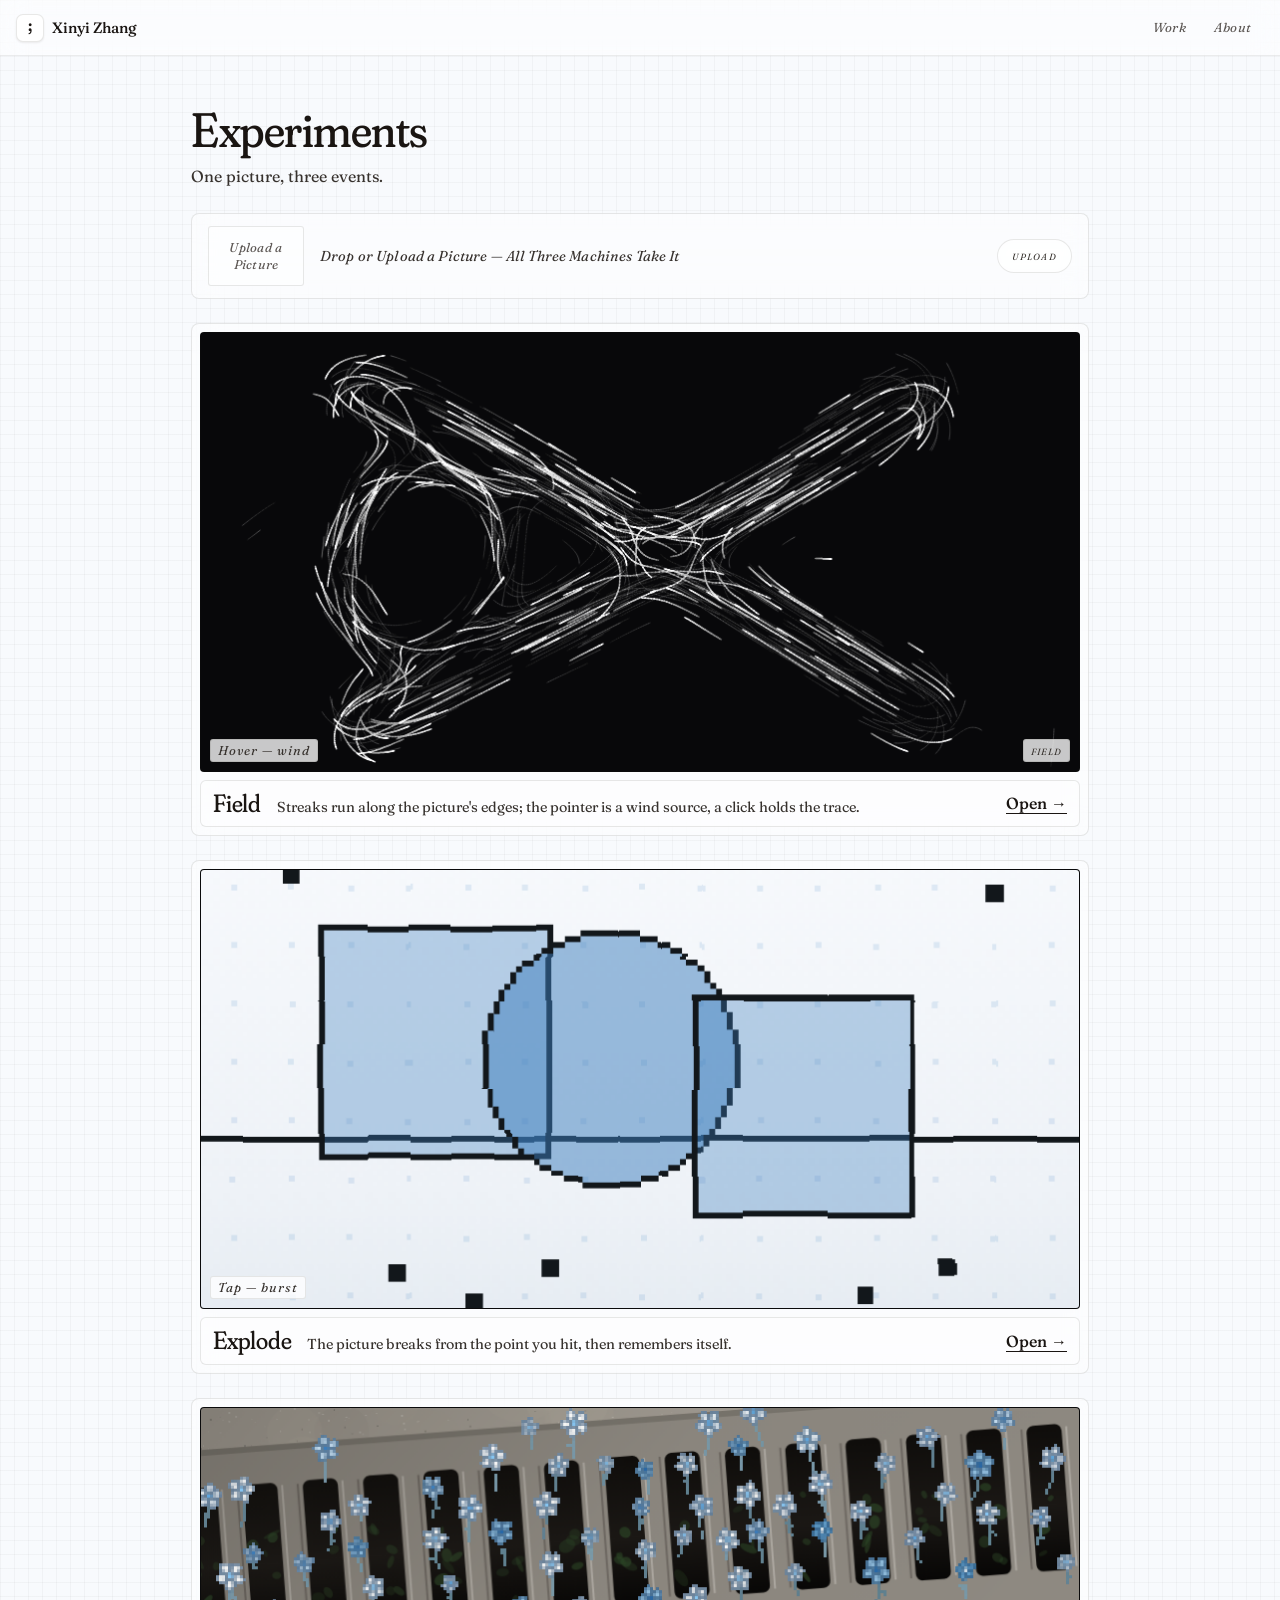
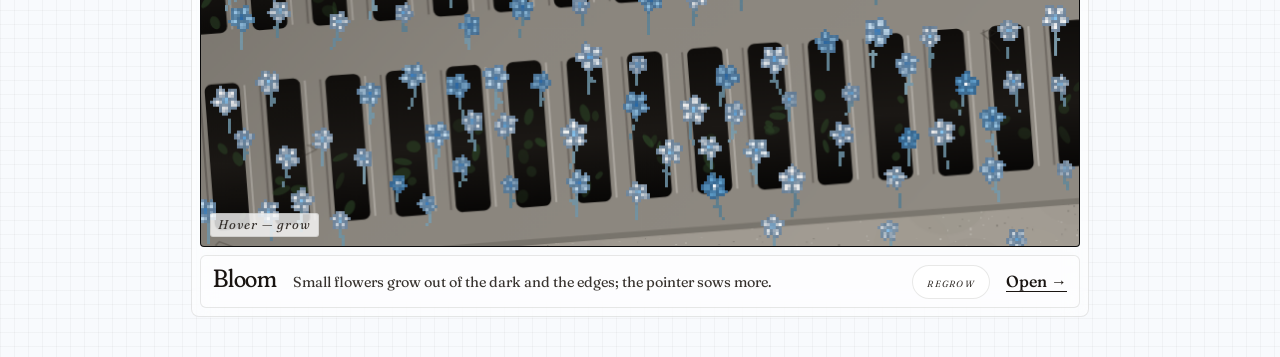
==== lab/index.html @ 7989d522 "Bump asset version so browsers fetch the new hero Co-Authored-By: Claude Fable 5.1 <noreply@anthropi" ====
<!doctype html>
<html lang="en">
<head>
<meta charset="utf-8">
<meta name="viewport" content="width=device-width, initial-scale=1, viewport-fit=cover">
<title>Experiments · Xinyi</title>
<meta name="description" content="One picture, three events. Field, Explode and Bloom run live on the same picture — drop your own, nothing leaves the browser.">
<link rel="icon" href="data:image/svg+xml,<svg xmlns='http://www.w3.org/2000/svg' viewBox='0 0 64 64'><rect x='1.5' y='1.5' width='61' height='61' rx='14' fill='%23ffffff' stroke='%23dcdad6' stroke-width='2'/><text x='32' y='46' text-anchor='middle' font-family='Fraunces,Georgia,serif' font-size='44' font-weight='600' fill='%23241f1c'>;</text></svg>">
<link rel="preconnect" href="https://fonts.googleapis.com">
<link rel="preconnect" href="https://fonts.gstatic.com" crossorigin>
<link href="https://fonts.googleapis.com/css2?family=Fraunces:ital,opsz,wght,SOFT,WONK@0,9..144,300..600,0..100,0..1;1,9..144,300..600,0..100,0..1&display=swap" rel="stylesheet">
<link rel="stylesheet" href="../tokens.css?v=20260903c">
<style>
*, *::before, *::after { box-sizing: border-box; margin: 0; padding: 0; }
/* the site pointer: a 22x22 pixel arrow, ink on a 1 px near-white outline */
@media (hover: hover) and (pointer: fine) {
  html { cursor: url("data:image/svg+xml,%3Csvg xmlns='http://www.w3.org/2000/svg' width='22' height='22' viewBox='0 0 22 22' shape-rendering='crispEdges'%3E%3Cpath d='M1 1H3V3H5V5H7V7H9V9H11V11H13V13H15V15H11V21H7V17H5V19H1Z' fill='%23241f1c' stroke='%23f7f8fa' stroke-width='2' paint-order='stroke'/%3E%3C/svg%3E") 1 1, auto; }
  a, button, [role="button"], label.btn {
    cursor: url("data:image/svg+xml,%3Csvg xmlns='http://www.w3.org/2000/svg' width='22' height='22' viewBox='0 0 22 22' shape-rendering='crispEdges'%3E%3Cpath d='M1 1H3V3H5V5H7V7H9V9H11V11H13V13H15V15H11V21H7V17H5V19H1Z' fill='%23241f1c' stroke='%23f7f8fa' stroke-width='2' paint-order='stroke'/%3E%3Crect x='1' y='3' width='4' height='4' fill='%2387c6f2'/%3E%3C/svg%3E") 1 1, pointer;
  }
}

/* ---- pixel glass: the site's one material, copied from styles.css ---- */
:root {
  --hero-ground: oklch(98.5% 0.004 240);
  --hero-glass:  rgba(255, 255, 255, 0.55);
  --hero-blur:   blur(14px) saturate(130%);
  --hero-hair:   rgba(36, 31, 28, 0.08);
  --hero-grid:   rgba(36, 31, 28, 0.035);
  --card-glass:  rgba(255, 255, 255, 0.5);
  --card-blur:   blur(12px) saturate(120%);
  --card-hair:   rgba(36, 31, 28, 0.10);
  --bar-h:       56px;

  /* colour discipline: ink, cool near-white, orchid blue. nothing warm. */
  --color-accent: oklch(20% 0.010 60);
  --color-focus:  oklch(20% 0.010 60);
  --orchid:       oklch(58% 0.12 250);
  --faint:        rgba(36, 31, 28, 0.42);
  --tap: 0px;
}
@media (hover: none), (pointer: coarse) { :root { --tap: 44px; } }

html { overflow-x: clip; background: var(--hero-ground); }
body {
  overflow-x: clip;
  min-height: 100dvh;
  background-color: var(--hero-ground);
  background-image:
    repeating-linear-gradient(90deg, var(--hero-grid) 0 1px, transparent 1px 14px),
    repeating-linear-gradient(180deg, var(--hero-grid) 0 1px, transparent 1px 14px);
  color: var(--color-ink);
  font-family: var(--font-body);
  font-weight: 400;
  font-variation-settings: var(--vf-body);
  font-feature-settings: normal;
  font-size: var(--text-base);
  line-height: 1.55;
  -webkit-font-smoothing: antialiased;
}
::selection { background: var(--color-accent); color: #fff; }
a:focus-visible, button:focus-visible, label.btn:focus-within {
  outline: 2px solid var(--color-focus);
  outline-offset: 3px;
  border-radius: var(--radius-sm);
}
.hidden-defs { position: absolute; width: 0; height: 0; overflow: hidden; }

/* the top bar: full-width glass, ; + Xinyi Zhang on the left, links on the right */
.topbar {
  position: fixed;
  inset: 0 0 auto 0;
  z-index: 60;
  height: var(--bar-h);
  display: flex;
  align-items: center;
  justify-content: space-between;
  gap: var(--space-md);
  padding-inline: max(var(--space-md), env(safe-area-inset-left)) max(var(--space-md), env(safe-area-inset-right));
  background: rgba(255, 255, 255, 0.55);
  -webkit-backdrop-filter: var(--hero-blur);
  backdrop-filter: var(--hero-blur);
  border-bottom: 1px solid var(--hero-hair);
}
.topbar__brand {
  display: inline-flex;
  align-items: center;
  gap: var(--space-xs);
  min-width: 0;
  color: var(--color-ink);
  text-decoration: none;
}
.topbar__tile {
  flex: none;
  display: grid;
  place-items: center;
  width: 28px;
  height: 28px;
  border-radius: 7px;
  background: #fff;
  border: 1px solid var(--card-hair);
  box-shadow: 0 1px 2px rgba(36, 31, 28, 0.08);
  font-family: var(--font-display);
  font-weight: 600;
  font-variation-settings: var(--vf-display);
  font-feature-settings: var(--ff-display);
  font-size: 18px;
  line-height: 1;
  padding-block-end: 5px;                /* optical centring for the semicolon */
}
.topbar__name {
  font-family: var(--font-body);
  font-weight: 400;
  font-variation-settings: var(--vf-body);
  font-feature-settings: normal;
  font-weight: 500;
  font-size: 15px;
  letter-spacing: -0.005em;
  white-space: nowrap;
}
.topbar__nav { display: flex; align-items: center; gap: var(--space-2xs); }
.topbar__link {
  display: inline-flex;
  align-items: center;
  justify-content: center;
  min-height: max(var(--tap), 32px);
  padding-inline: var(--space-sm);
  border-radius: 999px;
  font-family: var(--font-mono);
  font-style: italic;
  font-weight: 400;
  font-variation-settings: var(--vf-label);
  font-feature-settings: normal;
  letter-spacing: var(--track-label);
  font-size: 13px;
  letter-spacing: 0.04em;
  line-height: 1.6;
  color: var(--color-muted);
  text-decoration: none;
  transition: color var(--dur-short) var(--ease-out);
}
.topbar__link:hover { color: var(--color-ink); }

/* ---- the bench ---- */
.lab {
  max-width: 62rem;
  margin-inline: auto;
  padding: calc(var(--bar-h) + 48px) max(var(--space-md), env(safe-area-inset-left)) var(--space-xl);
  display: flex;
  flex-direction: column;
  gap: var(--space-lg);
}
.bench { width: 100%; max-width: 898px; margin-inline: auto; }
.head { width: 100%; max-width: 898px; margin-inline: auto; }
/* display type: Fraunces with its soft/wonky axes open — the swash forms */
.display, .head__title, .bar__name {
  font-family: var(--font-display);
  font-weight: 420;
  font-variation-settings: "opsz" 144, "SOFT" 100, "WONK" 1;
  font-feature-settings: "dlig" 1, "ss01" 1, "calt" 1;
  letter-spacing: -0.01em;
}
.head__title {
  font-size: clamp(2.2rem, 7.7vw, 3.02rem);
  line-height: 1.08;
}
.head__lead { margin-top: var(--space-xs); color: var(--color-ink-2); max-width: 46ch; }

/* the drop zone: one glass bar across the bench */
.drop {
  display: flex;
  align-items: center;
  flex-wrap: wrap;
  gap: var(--space-sm) var(--space-md);
  padding: var(--space-sm) var(--space-md);
  background: var(--card-glass);
  -webkit-backdrop-filter: var(--card-blur);
  backdrop-filter: var(--card-blur);
  border: 1px solid var(--card-hair);
  border-radius: 8px;
  cursor: pointer;
  transition: border-color var(--dur-short) var(--ease-out), background-color var(--dur-short) var(--ease-out);
}
.drop.is-drop { border-color: var(--orchid); background: rgba(255, 255, 255, 0.72); }
.drop__thumb, .drop__none {
  flex: none;
  display: block;
  width: 96px;
  height: 60px;
  border: 1px solid var(--card-hair);
  border-radius: 3px;
  background: #fff;
}
.drop__thumb[hidden], .drop__none[hidden] { display: none; }
.drop__none {
  display: grid;
  place-items: center;
  padding: 0 4px;
  text-align: center;
  font-family: var(--font-mono);
  font-style: italic;
  font-weight: 400;
  font-variation-settings: var(--vf-label);
  font-feature-settings: normal;
  letter-spacing: var(--track-label);
  font-size: var(--text-xs);
  line-height: 1.3;
  letter-spacing: 0.02em;
  color: var(--color-muted);
  background: rgba(255, 255, 255, 0.5);
}
.drop__txt { flex: 1 1 16rem; min-width: 0; }
.drop__line {
  font-family: var(--font-mono);
  font-style: italic;
  font-weight: 400;
  font-variation-settings: var(--vf-label);
  font-feature-settings: normal;
  letter-spacing: var(--track-label);
  font-size: var(--text-sm);
  color: var(--color-ink-2);
  letter-spacing: 0.01em;
}
/* the three machines */
.rig { display: flex; flex-direction: column; gap: var(--space-lg); margin-top: var(--space-lg); }
.machine {
  padding: 8px;
  background: var(--card-glass);
  -webkit-backdrop-filter: var(--card-blur);
  backdrop-filter: var(--card-blur);
  border: 1px solid var(--card-hair);
  border-radius: 8px;
}
.machine__stage { position: relative; line-height: 0; }
.machine__cv {
  display: block;
  width: 100%;
  aspect-ratio: 2 / 1;
  background: #08080a;
  border: 1px solid var(--card-hair);
  border-radius: 4px;
  touch-action: manipulation;
}
.machine__hint, .machine__state {
  position: absolute;
  bottom: 10px;
  font-family: var(--font-mono);
  font-variant-numeric: tabular-nums;
  font-style: italic;
  font-weight: 400;
  font-variation-settings: var(--vf-label);
  font-feature-settings: normal;
  letter-spacing: var(--track-label);
  font-size: var(--text-xs);
  letter-spacing: 0.08em;
  line-height: 1.5;
  color: var(--color-ink-2);
  background: rgba(255, 255, 255, 0.78);
  border: 1px solid var(--card-hair);
  border-radius: 3px;
  padding: 1px 7px;
  pointer-events: none;
}
.machine__hint { left: 10px; }
.machine__state { right: 10px; font-variant-caps: all-small-caps; }
.bar {
  display: flex;
  align-items: baseline;
  flex-wrap: wrap;
  gap: var(--space-xs) var(--space-md);
  margin-top: 8px;
  padding: var(--space-xs) var(--space-sm);
  background: rgba(255, 255, 255, 0.42);
  border: 1px solid var(--card-hair);
  border-radius: 6px;
}
.bar__name {
  font-size: var(--text-lg);
  line-height: 1.15;
}
.bar__line { flex: 1 1 16rem; min-width: 0; font-size: var(--text-sm); color: var(--color-ink-2); }
.bar__go {
  align-self: center;
  color: var(--color-accent);
  font-weight: 500;
  text-decoration: underline;
  text-decoration-thickness: 1px;
  text-underline-offset: 4px;
  min-height: max(var(--tap), 0px);
  display: inline-flex;
  align-items: center;
  transition: text-decoration-thickness var(--dur-micro) var(--ease-out);
}
.bar__go:hover { text-decoration-thickness: 2.5px; }

/* glass pill buttons */
.btn {
  position: relative;
  appearance: none;
  display: inline-flex;
  align-items: center;
  justify-content: center;
  min-height: max(var(--tap), 34px);
  font-family: var(--font-mono);
  font-style: italic;
  font-weight: 400;
  font-variation-settings: var(--vf-label);
  font-feature-settings: normal;
  letter-spacing: var(--track-label);
  font-size: var(--text-xs);
  letter-spacing: 0.10em;
  font-variant-caps: all-small-caps;
  line-height: 1.2;
  color: var(--color-ink-2);
  background: rgba(255, 255, 255, 0.62);
  -webkit-backdrop-filter: blur(8px) saturate(120%);
  backdrop-filter: blur(8px) saturate(120%);
  border: 1px solid var(--card-hair);
  border-radius: 999px;
  padding: 0.45em 1.1em;
  white-space: nowrap;
  text-decoration: none;
  cursor: pointer;
  transition: color var(--dur-micro) var(--ease-out), border-color var(--dur-micro) var(--ease-out);
}
.btn:hover { color: var(--color-ink); border-color: rgba(36, 31, 28, 0.30); }
.btn input { position: absolute; inset: 0; width: 100%; height: 100%; opacity: 0; cursor: pointer; }
@media (max-width: 46rem) {
  .machine__cv { aspect-ratio: 4 / 3; }
  .drop { gap: var(--space-sm); }
  .drop__thumb, .drop__none { width: 72px; height: 45px; }
  .bar__name { font-size: 1.25rem; }
}
@media (prefers-reduced-motion: reduce) {
  .drop, .btn, .machine__cv { transition: none; }
}
</style>
</head>
<body>

<svg class="hidden-defs" aria-hidden="true" focusable="false" width="0" height="0">
  <filter id="pxa" color-interpolation-filters="sRGB">
    <feComponentTransfer><feFuncA type="discrete" tableValues="0 1"/></feComponentTransfer>
  </filter>
</svg>

<header class="topbar">
  <a class="topbar__brand" href="../index.html" aria-label="Xinyi Zhang — home">
    <span class="topbar__tile" aria-hidden="true">;</span>
    <span class="topbar__name">Xinyi Zhang</span>
  </a>
  <nav class="topbar__nav" aria-label="Site">
    <a class="topbar__link" href="../index.html#index">Work</a>
    <a class="topbar__link" href="../about.html">About</a>
  </nav>
</header>

<main class="lab">
  <header class="head">
    <h1 class="head__title">Experiments</h1>
    <p class="head__lead">One picture, three events.</p>
  </header>

  <div class="bench">
    <section class="drop" id="drop" aria-label="The picture all three machines run on">
      <canvas class="drop__thumb" id="thumb" width="192" height="120" aria-hidden="true" hidden></canvas>
      <p class="drop__none" id="dropNone">Upload a Picture</p>
      <div class="drop__txt">
        <p class="drop__line" id="dropLine">Drop or Upload a Picture — All Three Machines Take It</p>
      </div>
      <label class="btn">Upload<input type="file" id="file" accept="image/*" aria-label="Upload a picture"></label>
    </section>

    <div class="rig">
      <article class="machine">
        <div class="machine__stage">
          <canvas class="machine__cv" id="cvField" aria-label="Field — streaks advected by the picture, live"></canvas>
          <p class="machine__hint">Hover — wind</p>
          <p class="machine__state" id="fieldState">Field</p>
        </div>
        <div class="bar">
          <h2 class="bar__name">Field</h2>
          <p class="bar__line">Streaks run along the picture's edges; the pointer is a wind source, a click holds the trace.</p>
          <a class="bar__go" href="field/">Open&nbsp;→</a>
        </div>
      </article>

      <article class="machine">
        <div class="machine__stage">
          <canvas class="machine__cv" id="cvExplode" aria-label="Explode — the picture bursts from where you tap, live"></canvas>
          <p class="machine__hint">Tap — burst</p>
        </div>
        <div class="bar">
          <h2 class="bar__name">Explode</h2>
          <p class="bar__line">The picture breaks from the point you hit, then remembers itself.</p>
          <a class="bar__go" href="explode/">Open&nbsp;→</a>
        </div>
      </article>

      <article class="machine">
        <div class="machine__stage">
          <canvas class="machine__cv" id="cvBloom" aria-label="Bloom — pixel flowers growing on the picture, live"></canvas>
          <p class="machine__hint">Hover — grow</p>
        </div>
        <div class="bar">
          <h2 class="bar__name">Bloom</h2>
          <p class="bar__line">Small flowers grow out of the dark and the edges; the pointer sows more.</p>
          <button class="btn" type="button" id="regrow">Regrow</button>
          <a class="bar__go" href="bloom/">Open&nbsp;→</a>
        </div>
      </article>
    </div>

  </div>
</main>

<script>
(function () {
  'use strict';
  var RM = matchMedia('(prefers-reduced-motion: reduce)').matches;
  var COOL = '#f8fafd';                  /* the cool hero ground */
  var MAXEDGE = 1200;                    /* uploads are downscaled to this long edge */
  var DPRCAP = 2, AREACAP = 900000;      /* backing store budget per machine */

  /* ---------- the pictures ----------
     Each machine speaks its own picture: the one its own page is built on.
     Bring a picture and it replaces all three at once — one picture, three events. */
  var userPic = null;                                    /* null until someone brings one */
  var picVer = 0, picName = 'no picture yet';

  function mk(s) {                                       /* deterministic prng */
    var a = s >>> 0;
    return function () {
      a += 0x6D2B79F5;
      var t = a;
      t = Math.imul(t ^ (t >>> 15), t | 1);
      t ^= t + Math.imul(t ^ (t >>> 7), t | 61);
      return ((t ^ (t >>> 14)) >>> 0) / 4294967296;
    };
  }

  /* Field's own picture: the X-shaped ribbon knot from lab/field — black ground,
     white ribbons whose ridges the flow field runs along. */
  function fieldSample() {
    var w = 960, h = 600;
    var c = document.createElement('canvas'); c.width = w; c.height = h;
    var g = c.getContext('2d');
    g.fillStyle = '#000'; g.fillRect(0, 0, w, h);
    g.lineCap = 'round'; g.lineJoin = 'round';
    var cx = w / 2, cy = h / 2;
    function band(width, alpha, blur, path) {
      g.filter = 'blur(' + blur + 'px)';
      g.strokeStyle = 'rgba(255,255,255,' + alpha + ')';
      g.lineWidth = width;
      g.lineCap = 'round';
      g.beginPath(); path(); g.stroke();
    }
    band(20, 0.95, 5, function () { g.moveTo(cx - 300, cy - 176); g.quadraticCurveTo(cx, cy - 26, cx + 306, cy + 172); });
    band(20, 0.95, 5, function () { g.moveTo(cx + 300, cy - 168); g.quadraticCurveTo(cx, cy + 30, cx - 302, cy + 178); });
    band(13, 0.80, 4, function () { g.ellipse(cx - 236, cy + 4, 88, 108, 0.35, 0, 6.2832); });
    band(54, 0.28, 20, function () { g.moveTo(cx - 296, cy - 172); g.quadraticCurveTo(cx, cy - 26, cx + 302, cy + 168); });
    band(54, 0.28, 20, function () { g.moveTo(cx + 296, cy - 164); g.quadraticCurveTo(cx, cy + 30, cx - 298, cy + 174); });
    g.filter = 'none';
    return c;
  }

  /* Explode's own picture — a cool pixel-grid still life.
     Drawn on a 150x100 block grid and blown back up nearest-neighbour to
     900x600: cool near-white ground, three overlapping translucent blue
     shapes with 1-block ink outlines, one hairline horizon, a few 3-block
     ink dots. Ink + orchid blue only; nothing warm anywhere. */
  function explodeSample() {
    var W = 900, H = 600, CELL = 6, GW = W / CELL, GH = H / CELL;   /* 150 x 100 blocks */
    var INK = '#12171b';                                            /* oklch(20% .012 250) */
    var BLUE = '60,126,190';                                        /* oklch(58% .12 250) */
    var lo = document.createElement('canvas');
    lo.width = GW; lo.height = GH;
    var g = lo.getContext('2d');

    /* the ground: cool near-white cooling and deepening downwards */
    var gr = g.createLinearGradient(0, 0, 0, GH);
    gr.addColorStop(0, '#f8fafd');
    gr.addColorStop(0.68, '#eef2f7');
    gr.addColorStop(1, '#e2e9f0');
    g.fillStyle = gr;
    g.fillRect(0, 0, GW, GH);

    /* a faint blue register grid, one block every ten */
    g.fillStyle = 'rgba(' + BLUE + ',0.13)';
    for (var gy = 5; gy < GH; gy += 10) for (var gx = 5; gx < GW; gx += 10) g.fillRect(gx, gy, 1, 1);

    /* the horizon: one block high, edge to edge */
    var HZ = 58;
    g.fillStyle = INK;
    g.fillRect(0, HZ, GW, 1);

    /* three overlapping shapes. each is filled at its own alpha, then outlined
       with exactly one block of ink, so the overlaps stay legible. */
    function paint(inside, alpha) {
      var x, y, m = [];
      for (y = 0; y < GH; y++) { m[y] = []; for (x = 0; x < GW; x++) m[y][x] = inside(x, y) ? 1 : 0; }
      g.fillStyle = 'rgba(' + BLUE + ',' + alpha + ')';
      for (y = 0; y < GH; y++) {
        var run = -1;
        for (x = 0; x <= GW; x++) {
          if (x < GW && m[y][x]) { if (run < 0) run = x; }
          else if (run >= 0) { g.fillRect(run, y, x - run, 1); run = -1; }
        }
      }
      g.fillStyle = INK;
      for (y = 0; y < GH; y++) for (x = 0; x < GW; x++) {
        if (!m[y][x]) continue;
        var edge = !m[y][x - 1] || !m[y][x + 1] || !(m[y - 1] && m[y - 1][x]) || !(m[y + 1] && m[y + 1][x]);
        if (edge) g.fillRect(x, y, 1, 1);
      }
    }
    function box(x0, y0, w, h) { return function (x, y) { return x >= x0 && x < x0 + w && y >= y0 && y < y0 + h; }; }
    function disc(cx, cy, r) {
      return function (x, y) { var dx = x + 0.5 - cx, dy = y + 0.5 - cy; return dx * dx + dy * dy <= r * r; };
    }
    paint(box(20, 22, 40, 40), 0.35);      /* left square */
    paint(disc(70, 45, 22), 0.50);         /* the circle it leans on */
    paint(box(84, 34, 38, 38), 0.35);      /* right square, standing across the horizon */

    /* a few 3-block ink dots, the punctuation of the plate */
    g.fillStyle = INK;
    var dots = [[32, 80], [45, 85], [58, 79], [112, 84], [126, 79], [138, 88], [14, 12], [134, 15]];
    for (var d = 0; d < dots.length; d++) g.fillRect(dots[d][0], dots[d][1], 3, 3);

    /* blow the block grid back up, nearest neighbour */
    var c = document.createElement('canvas');
    c.width = W; c.height = H;
    var x2 = c.getContext('2d');
    x2.imageSmoothingEnabled = false;
    x2.drawImage(lo, 0, 0, W, H);
    return c;
  }

  /* Bloom's own picture: the concrete slab with the dark drain grate, from lab/bloom. */
  function bloomSample() {
    var SW = 900, SH = 600, i, j;
    var c = document.createElement('canvas'); c.width = SW; c.height = SH;
    var x = c.getContext('2d'), r = mk(4711);
    function sh(col, k) { return [Math.min(255, col[0] * k), Math.min(255, col[1] * k), Math.min(255, col[2] * k)]; }
    function rgba(col, a) { return 'rgba(' + (col[0] | 0) + ',' + (col[1] | 0) + ',' + (col[2] | 0) + ',' + a + ')'; }
    x.fillStyle = '#a29c93'; x.fillRect(0, 0, SW, SH);
    for (i = 0; i < 150; i++) {                          /* mottled concrete */
      var k = 0.86 + r() * 0.26;
      x.fillStyle = rgba(sh([162, 156, 147], k), 0.16);
      x.beginPath(); x.arc(r() * SW, r() * SH, 9 + r() * 42, 0, 6.2832); x.fill();
    }
    for (i = 0; i < 2600; i++) {                         /* aggregate speckle */
      var v = r() < 0.5 ? 52 : 240;
      x.fillStyle = 'rgba(' + v + ',' + v + ',' + (v - 4) + ',' + (0.07 + r() * 0.24) + ')';
      x.fillRect(r() * SW | 0, r() * SH | 0, 1 + (r() * 2 | 0), 1 + (r() * 2 | 0));
    }
    x.save();
    x.translate(SW / 2, SH / 2); x.rotate(-0.075);
    x.fillStyle = '#8f8a82'; x.fillRect(-540, -215, 1080, 430);       /* the grate frame */
    x.fillStyle = 'rgba(60,56,50,0.25)';
    x.fillRect(-540, -215, 1080, 6); x.fillRect(-540, 209, 1080, 6);
    for (j = 0; j < 2; j++) {
      var top = j ? 26 : -176;
      for (i = 0; i < 17; i++) {
        var sx = -520 + i * 62 + (j ? 8 : 0), sw = 36, sht = 150;
        var slot = x.createLinearGradient(0, top, 0, top + sht);
        slot.addColorStop(0, '#0f0d0b'); slot.addColorStop(0.55, '#1b1815'); slot.addColorStop(1, '#080706');
        x.fillStyle = slot;
        x.beginPath(); x.roundRect(sx, top, sw, sht, 7); x.fill();
        var n = 3 + (r() * 4 | 0);                       /* a hint of leaf in the dark */
        for (var q = 0; q < n; q++) {
          x.fillStyle = 'rgba(46,72,40,' + (0.28 + r() * 0.4) + ')';
          x.beginPath();
          x.ellipse(sx + 6 + r() * (sw - 12), top + sht * (0.35 + r() * 0.6), 3 + r() * 7, 2 + r() * 5, r() * 3, 0, 6.2832);
          x.fill();
        }
        x.strokeStyle = 'rgba(255,252,244,0.30)'; x.lineWidth = 2;
        x.beginPath(); x.moveTo(sx + sw + 5, top + 3); x.lineTo(sx + sw + 5, top + sht - 3); x.stroke();
        x.strokeStyle = 'rgba(40,36,30,0.30)';
        x.beginPath(); x.moveTo(sx - 5, top + 3); x.lineTo(sx - 5, top + sht - 3); x.stroke();
      }
    }
    x.restore();
    x.strokeStyle = 'rgba(46,42,36,0.30)'; x.lineWidth = 1.4; x.lineCap = 'round';
    for (i = 0; i < 4; i++) {                            /* hairline cracks in the slab */
      var cx = r() * SW, cy = r() * SH;
      x.beginPath(); x.moveTo(cx, cy);
      for (j = 0; j < 7; j++) { cx += (r() - 0.35) * 34; cy += (r() - 0.5) * 22; x.lineTo(cx, cy); }
      x.stroke();
    }
    var sh2 = x.createLinearGradient(0, 0, SW * 0.75, SH);            /* soft leaf shadow */
    sh2.addColorStop(0, 'rgba(28,26,22,0.26)'); sh2.addColorStop(0.5, 'rgba(28,26,22,0.04)');
    sh2.addColorStop(1, 'rgba(28,26,22,0)');
    x.fillStyle = sh2; x.fillRect(0, 0, SW, SH);
    return c;
  }

  function lazy(fn) { var c = null; return function () { return c || (c = fn()); }; }
  /* what a machine is looking at right now: the upload if there is one, else its own */
  function srcFor(own) { return userPic || own(); }

  /* cover-fit a picture into a w x h canvas — every machine works on this */
  function coverInto(w, h, src) {
    var c = document.createElement('canvas'); c.width = w; c.height = h;
    var g = c.getContext('2d', { willReadFrequently: true });
    g.fillStyle = COOL; g.fillRect(0, 0, w, h);
    var s = Math.max(w / src.width, h / src.height);
    var dw = src.width * s, dh = src.height * s;
    g.imageSmoothingEnabled = s < 1;                     /* upscaling stays pixelly */
    g.drawImage(src, 0, 0, src.width, src.height, (w - dw) / 2, (h - dh) / 2, dw, dh);
    return c;
  }

  /* ======================= 1 · FIELD ======================= */
  /* streaks advected by the picture's gradients turned 90 degrees; the pointer
     is a wind source that bends the streaks towards it within 160 CSS px. */
  function makeField(cv, own) {
    var g = cv.getContext('2d', { alpha: false });
    var W = 0, H = 0, SC = 1, WIND = 160;
    var CS = 6, gw = 0, gh = 0, FX = null, FY = null, FM = null, CDF = null;
    var ps = [], mode = 'field', tt = 0, seed = 20260903 >>> 0;
    var wx = 0, wy = 0, wOn = false;
    var f3 = [0, 0, 0], dim = [], bright = [];

    function rnd() { seed = (seed * 1664525 + 1013904223) >>> 0; return seed / 4294967296; }
    function hash3(i, j, k) {
      var n = (Math.imul(i, 1597334677) ^ Math.imul(j, -482912295) ^ Math.imul(k, -1640531527)) >>> 0;
      n = Math.imul(n ^ (n >>> 15), 2246822519);
      n = Math.imul(n ^ (n >>> 13), -1028477379);
      return ((n ^ (n >>> 16)) >>> 0) / 4294967296;
    }
    function noise(x, y, z) {
      var i = Math.floor(x), j = Math.floor(y), k = Math.floor(z);
      var fx = x - i, fy = y - j, fz = z - k;
      var ux = fx * fx * (3 - 2 * fx), uy = fy * fy * (3 - 2 * fy), uz = fz * fz * (3 - 2 * fz);
      var a = hash3(i, j, k) + (hash3(i + 1, j, k) - hash3(i, j, k)) * ux;
      var b = hash3(i, j + 1, k) + (hash3(i + 1, j + 1, k) - hash3(i, j + 1, k)) * ux;
      var c = hash3(i, j, k + 1) + (hash3(i + 1, j, k + 1) - hash3(i, j, k + 1)) * ux;
      var d = hash3(i, j + 1, k + 1) + (hash3(i + 1, j + 1, k + 1) - hash3(i, j + 1, k + 1)) * ux;
      var e = a + (b - a) * uy, f = c + (d - c) * uy;
      return e + (f - e) * uz;
    }
    function blur(a, t, w, h, times) {
      for (var p = 0; p < times; p++) {
        var x, y, k;
        for (y = 0; y < h; y++) for (x = 0; x < w; x++) {
          k = y * w + x;
          t[k] = (a[k] + a[y * w + (x > 0 ? x - 1 : 0)] + a[y * w + (x < w - 1 ? x + 1 : w - 1)]) / 3;
        }
        for (y = 0; y < h; y++) for (x = 0; x < w; x++) {
          k = y * w + x;
          a[k] = (t[k] + t[(y > 0 ? y - 1 : 0) * w + x] + t[(y < h - 1 ? y + 1 : h - 1) * w + x]) / 3;
        }
      }
    }

    function build() {                                   /* the flow field of the picture */
      gw = Math.max(3, Math.ceil(W / CS));
      gh = Math.max(3, Math.ceil(H / CS));
      var n = gw * gh;
      var small = coverInto(gw, gh, srcFor(own));
      var d = small.getContext('2d').getImageData(0, 0, gw, gh).data;
      var lum = new Float32Array(n), tmp = new Float32Array(n), i, x, y, k, m;
      for (i = 0; i < n; i++) lum[i] = (0.2126 * d[i * 4] + 0.7152 * d[i * 4 + 1] + 0.0722 * d[i * 4 + 2]) / 255;
      blur(lum, tmp, gw, gh, 3);
      FX = new Float32Array(n); FY = new Float32Array(n); FM = new Float32Array(n);
      var VX = new Float32Array(n), VY = new Float32Array(n), mmax = 1e-6, gx, gy;
      for (y = 0; y < gh; y++) for (x = 0; x < gw; x++) {
        k = y * gw + x;
        var xl = x > 0 ? x - 1 : 0, xr = x < gw - 1 ? x + 1 : gw - 1;
        var yu = y > 0 ? y - 1 : 0, yd = y < gh - 1 ? y + 1 : gh - 1;
        gx = (lum[yu * gw + xr] + 2 * lum[y * gw + xr] + lum[yd * gw + xr])
           - (lum[yu * gw + xl] + 2 * lum[y * gw + xl] + lum[yd * gw + xl]);
        gy = (lum[yd * gw + xl] + 2 * lum[yd * gw + x] + lum[yd * gw + xr])
           - (lum[yu * gw + xl] + 2 * lum[yu * gw + x] + lum[yu * gw + xr]);
        VX[k] = gy; VY[k] = -gx;                        /* the gradient turned 90 degrees */
        m = Math.sqrt(gx * gx + gy * gy);
        FM[k] = m; if (m > mmax) mmax = m;
      }
      blur(VX, tmp, gw, gh, 2); blur(VY, tmp, gw, gh, 2); blur(FM, tmp, gw, gh, 1);
      for (y = 0; y < gh; y++) for (x = 0; x < gw; x++) {
        k = y * gw + x;
        var lx = VX[k], ly = VY[k], len = Math.sqrt(lx * lx + ly * ly);
        var wt = len / (mmax * 0.10); if (wt > 1) wt = 1;
        var na = noise(x * 0.014, y * 0.014, 4.7) * 6.2832;
        var ux = (len > 1e-9 ? lx / len : 0) * wt + Math.cos(na) * (1 - wt);
        var uy = (len > 1e-9 ? ly / len : 0) * wt + Math.sin(na) * (1 - wt);
        var ul = Math.sqrt(ux * ux + uy * uy) || 1;
        FX[k] = ux / ul; FY[k] = uy / ul;
        m = FM[k] / (mmax * 0.62); FM[k] = m > 1 ? 1 : m;
      }
      CDF = new Float32Array(n);
      var acc = 0;
      for (k = 0; k < n; k++) { acc += 0.006 + Math.pow(FM[k], 1.5) * 6; CDF[k] = acc; }
    }

    function flowAt(x, y, out) {
      var ax = x / CS - 0.5, ay = y / CS - 0.5;
      if (ax < 0) ax = 0; if (ay < 0) ay = 0;
      var i0 = ax | 0, j0 = ay | 0;
      if (i0 > gw - 2) i0 = gw - 2;
      if (j0 > gh - 2) j0 = gh - 2;
      var u = ax - i0, v = ay - j0;
      if (u < 0) u = 0; if (u > 1) u = 1;
      if (v < 0) v = 0; if (v > 1) v = 1;
      var a = j0 * gw + i0, b = a + 1, c = a + gw, e = c + 1;
      var w0 = (1 - u) * (1 - v), w1 = u * (1 - v), w2 = (1 - u) * v, w3 = u * v;
      out[0] = FX[a] * w0 + FX[b] * w1 + FX[c] * w2 + FX[e] * w3;
      out[1] = FY[a] * w0 + FY[b] * w1 + FY[c] * w2 + FY[e] * w3;
      out[2] = FM[a] * w0 + FM[b] * w1 + FM[c] * w2 + FM[e] * w3;
    }

    function seedPos(p) {
      var total = CDF[CDF.length - 1], r = rnd() * total;
      var lo = 0, hi = CDF.length - 1, mid;
      while (lo < hi) { mid = (lo + hi) >> 1; if (CDF[mid] < r) lo = mid + 1; else hi = mid; }
      p.x = (lo % gw + rnd()) * CS;
      p.y = ((lo / gw) | 0) * CS + rnd() * CS;
      p.px = p.x; p.py = p.y;
      p.age = 0;
      p.life = 70 + rnd() * 200;
      p.sp = 0.45 + rnd() * 1.15;
      p.br = rnd() < 0.26 ? 1 : 0;
      flowAt(p.x, p.y, f3);
      var d = rnd() < 0.5 ? 1 : -1;
      p.ang = Math.atan2(f3[1] * d, f3[0] * d);
    }
    function setCount(n) {
      while (ps.length > n) ps.pop();
      while (ps.length < n) {
        var p = { x: 0, y: 0, px: 0, py: 0, ang: 0, age: 0, life: 1, sp: 1, br: 0 };
        seedPos(p); p.age = rnd() * p.life; ps.push(p);
      }
    }

    function step() {
      var fa = mode === 'trace' ? 0 : 0.030;
      if (fa > 0) {
        g.globalCompositeOperation = 'source-over';
        g.fillStyle = 'rgba(6,6,9,' + fa + ')';
        g.fillRect(0, 0, W, H);
      }
      var base = 2.0 * SC, turb = 0.30, turn = 0.10, R = WIND * SC;
      tt += 0.0022;
      dim.length = 0; bright.length = 0;
      for (var i = 0; i < ps.length; i++) {
        var p = ps[i];
        flowAt(p.x, p.y, f3);
        var vx = f3[0], vy = f3[1];
        if (vx * Math.cos(p.ang) + vy * Math.sin(p.ang) < 0) { vx = -vx; vy = -vy; }
        var ang = Math.atan2(vy, vx);
        ang += (noise(p.x * 0.0024, p.y * 0.0024, tt) - 0.5) * turb;
        var da = ang - p.ang;
        while (da > Math.PI) da -= 6.28318;
        while (da < -Math.PI) da += 6.28318;
        p.ang += da * turn;
        if (wOn) {                                       /* the wind source */
          var dxp = wx - p.x, dyp = wy - p.y, dd = Math.sqrt(dxp * dxp + dyp * dyp);
          if (dd < R && dd > 1) {
            var w = 1 - dd / R;
            var db = Math.atan2(dyp, dxp) - p.ang;
            while (db > Math.PI) db -= 6.28318;
            while (db < -Math.PI) db += 6.28318;
            p.ang += db * w * 0.42;
          }
        }
        var sp = base * p.sp * (0.55 + f3[2] * 0.8);
        p.px = p.x; p.py = p.y;
        p.x += Math.cos(p.ang) * sp;
        p.y += Math.sin(p.ang) * sp;
        p.age++;
        if (p.age > p.life || p.x < -20 || p.y < -20 || p.x > W + 20 || p.y > H + 20) { seedPos(p); continue; }
        var taper = Math.sin(Math.PI * p.age / p.life);
        taper = Math.pow(taper < 0 ? 0 : taper, 0.55);
        if (taper < 0.06) continue;
        (p.br ? bright : dim).push(p.px, p.py, p.x, p.y);
      }
      g.globalCompositeOperation = 'lighter';
      g.lineCap = 'round';
      var lay = mode === 'trace' ? 0.34 : 1;
      paintSegs(dim, 0.9 * SC, 0.16 * lay);
      paintSegs(bright, 1.5 * SC, 0.78 * lay);
    }
    function paintSegs(seg, lw, alpha) {
      if (!seg.length) return;
      g.lineWidth = lw;
      g.strokeStyle = 'rgba(255,255,255,' + alpha.toFixed(3) + ')';
      g.beginPath();
      for (var i = 0; i < seg.length; i += 4) { g.moveTo(seg[i], seg[i + 1]); g.lineTo(seg[i + 2], seg[i + 3]); }
      g.stroke();
    }
    function clear() {
      g.globalCompositeOperation = 'source-over';
      g.fillStyle = '#08080a'; g.fillRect(0, 0, W, H);
    }
    function still() { clear(); var keep = mode; mode = 'trace'; for (var i = 0; i < 40; i++) step(); mode = keep; }

    var M = {
      name: 'field',
      ticks: 0, ms: 0, dirty: true,
      resize: function (w, h, sc) {
        W = w; H = h; SC = sc; cv.width = W; cv.height = H;
        build();
        setCount(Math.max(260, Math.min(1400, Math.round(W * H / (430 * SC * SC)))));
        for (var i = 0; i < ps.length; i++) seedPos(ps[i]);
        clear(); M.dirty = true;
      },
      setPic: function () {
        build();
        for (var i = 0; i < ps.length; i++) seedPos(ps[i]);
        clear(); M.dirty = true;
      },
      tick: function () {
        if (RM) { if (!M.dirty) return; M.dirty = false; still(); return; }
        step();
      },
      pointer: function (x, y, on) { wx = x * SC; wy = y * SC; wOn = on; },
      hit: function () {
        mode = mode === 'field' ? 'trace' : 'field';
        if (mode === 'field') clear();
        document.getElementById('fieldState').textContent = mode === 'field' ? 'Field' : 'Trace';
        M.dirty = true;
      },
      mode: function () { return mode; },
      dirs: function () {
        var o = [];
        for (var i = 0; i < ps.length; i++) o.push([+(ps[i].x / SC).toFixed(1), +(ps[i].y / SC).toFixed(1), +ps[i].ang.toFixed(4)]);
        return o;
      },
      flowSig: function () {                             /* checksum of the picture's flow field */
        var s = 0;
        for (var i = 0; i < FM.length; i += 7) {
          s = (s + Math.round((FX[i] + 2) * 1000) + Math.round((FM[i] + 2) * 997) * 3) % 2147483647;
        }
        return s;
      },
      mean: function () {
        var d = g.getImageData(0, 0, W, H).data, s = 0, n = 0;
        for (var i = 0; i < d.length; i += 64) { s += d[i]; n++; }
        return +(s / n).toFixed(3);
      },
      count: function () { return ps.length; }
    };
    return M;
  }

  /* ======================= 2 · EXPLODE ======================= */
  function makeExplode(cv, own) {
    var g = cv.getContext('2d');
    var W = 0, H = 0, SC = 1, srcC = null;
    var frags = [], animating = false, t0 = 0, hover = false, bursts = 0;
    var T_OUT = RM ? 1 : 600, T_BACK = RM ? 1 : 1800, WAVE = RM ? 0 : 90;
    var BREATH = 5000;                                   /* the idle breath: one whole pixel, 5 s */
    var armed = false, enterAt = 0, autoAt = 0;

    function build() {
      srcC = coverInto(W, H, srcFor(own));
      var want = Math.max(40, Math.min(220, Math.round(W * H / (1400 * SC * SC))));
      var cols = Math.max(3, Math.round(Math.sqrt(want * (W / H))));
      var rows = Math.max(3, Math.round(want / cols));
      var fw = W / cols, fh = H / rows, r = mk(9137 + cols * 131 + rows);
      frags = [];
      for (var y = 0; y < rows; y++) for (var x = 0; x < cols; x++) {
        frags.push({
          sx: x * fw, sy: y * fh, sw: fw, sh: fh,
          cx: x * fw + fw / 2, cy: y * fh + fh / 2,
          j1: r(), j2: r(), j3: r(),
          ox: 0, oy: 0, rot: 0, ax: 0, ay: 0, ar: 0, delay: 0
        });
      }
    }
    function wave(t) {
      if (t <= 0) return 0;
      if (t < T_OUT) { var p = t / T_OUT; return 1 - Math.pow(1 - p, 3); }
      var u = (t - T_OUT) / T_BACK;
      if (u >= 1) return 0;
      return (1 - u) * Math.exp(-4 * u) * Math.cos(5.5 * u);
    }
    /* kind 0 = exactly at rest (or mid-burst), 1 = the idle breath, 2 = the hover shiver.
       Both idle motions are rounded to a whole CSS pixel so the blocks stay crisp. */
    function draw(now, kind) {
      g.setTransform(1, 0, 0, 1, 0, 0);
      /* while it is at rest the picture itself lies under the blocks, so the one-pixel
         breath never opens a bright seam; a burst flies over the cool ground as before */
      if (kind === 0) { g.fillStyle = COOL; g.fillRect(0, 0, W, H); }
      else { g.imageSmoothingEnabled = false; g.drawImage(srcC, 0, 0); }
      for (var i = 0; i < frags.length; i++) {
        var f = frags[i], dw = f.sw + 0.8, dh = f.sh + 0.8;
        var ox = f.ox, oy = f.oy;
        if (kind === 1) {
          ox += Math.round(Math.sin(now / BREATH * 6.2832 + f.j3 * 6.2832)) * SC;
          oy += Math.round(Math.cos(now / BREATH * 6.2832 + f.j2 * 6.2832)) * SC;
        } else if (kind === 2) {
          ox += Math.round(Math.sin(now / 150 + f.j1 * 6.2832)) * SC;
          oy += Math.round(Math.cos(now / 170 + f.j2 * 6.2832)) * SC;
        }
        if (f.rot === 0 && ox === 0 && oy === 0) {
          g.drawImage(srcC, f.sx, f.sy, f.sw, f.sh, f.cx - dw / 2, f.cy - dh / 2, dw, dh);
        } else {
          g.save();
          g.translate(f.cx + ox, f.cy + oy);
          g.rotate(f.rot);
          g.drawImage(srcC, f.sx, f.sy, f.sw, f.sh, -dw / 2, -dh / 2, dw, dh);
          g.restore();
        }
      }
    }
    function burst(px, py) {
      var i, f, dx, dy, d, far = 1;
      for (i = 0; i < frags.length; i++) {
        d = Math.hypot(frags[i].cx - px, frags[i].cy - py);
        if (d > far) far = d;
      }
      var budget = Math.min(W, H) * 0.17;
      for (i = 0; i < frags.length; i++) {
        f = frags[i];
        dx = f.cx - px; dy = f.cy - py; d = Math.hypot(dx, dy);
        if (d < 0.001) { dx = f.j1 - 0.5; dy = f.j2 - 0.5; d = Math.hypot(dx, dy) || 1; }
        var amp = budget * (0.34 + 0.66 * (d / far)) * (0.8 + f.j1 * 0.45);
        f.ax = (dx / d) * amp + (f.j2 - 0.5) * budget * 0.16;
        f.ay = (dy / d) * amp + (f.j3 - 0.5) * budget * 0.16;
        f.ar = (f.j3 - 0.5) * 2.2;
        f.delay = Math.min(1, d / far) * WAVE;
      }
      bursts++;
      t0 = performance.now();
      animating = true;
      if (RM) {                                          /* still frames: peak, then rest */
        for (i = 0; i < frags.length; i++) { frags[i].ox = frags[i].ax; frags[i].oy = frags[i].ay; frags[i].rot = frags[i].ar; }
        draw(0, 0);
        setTimeout(function () {
          for (var k = 0; k < frags.length; k++) { frags[k].ox = 0; frags[k].oy = 0; frags[k].rot = 0; }
          animating = false; draw(0, 0);
        }, 700);
      }
    }

    var M = {
      name: 'explode',
      ticks: 0, ms: 0,
      resize: function (w, h, sc) { W = w; H = h; SC = sc; cv.width = W; cv.height = H; build(); draw(0, 0); },
      setPic: function () { build(); draw(0, 0); },
      tick: function (now) {
        if (RM) return;                                  /* still frames; a click draws its own */
        if (animating) {
          var t = now - t0, live = false;
          for (var i = 0; i < frags.length; i++) {
            var f = frags[i], lt = t - f.delay, v = wave(lt);
            if (lt < T_OUT + T_BACK) live = true;
            f.ox = f.ax * v; f.oy = f.ay * v; f.rot = f.ar * v;
          }
          if (!live) {
            for (var k = 0; k < frags.length; k++) { frags[k].ox = 0; frags[k].oy = 0; frags[k].rot = 0; }
            animating = false;
          }
          draw(now, 0);
          return;
        }
        draw(now, hover ? 2 : 1);                        /* at rest the picture still breathes */
      },
      /* the first time the tile is properly on screen it bursts by itself, once */
      arm: function () {
        if (RM || armed) return;
        armed = true;
        enterAt = performance.now();
        setTimeout(function () { autoAt = performance.now(); burst(W / 2, H / 2); }, 1200);
      },
      autoInfo: function () {
        return { armed: armed, fired: autoAt > 0, delayMs: autoAt ? Math.round(autoAt - enterAt) : -1 };
      },
      /* the biggest resting displacement of any fragment right now, in CSS px */
      breathMax: function (now) {
        var m = 0;
        for (var i = 0; i < frags.length; i++) {
          var f = frags[i];
          var ox = Math.abs(Math.round(Math.sin(now / BREATH * 6.2832 + f.j3 * 6.2832)));
          var oy = Math.abs(Math.round(Math.cos(now / BREATH * 6.2832 + f.j2 * 6.2832)));
          if (ox > m) m = ox;
          if (oy > m) m = oy;
        }
        return m;
      },
      stillFrame: function () { draw(0, 0); },           /* the exact rest state, for the probe */
      pointer: function (x, y, on) { hover = on; },
      hit: function (x, y) { burst(x * SC, y * SC); },
      count: function () { return frags.length; },
      bursts: function () { return bursts; },
      animating: function () { return animating; },
      meanDist: function (x, y) {                         /* CSS px, from a point on the tile */
        var px = x * SC, py = y * SC, s = 0;
        for (var i = 0; i < frags.length; i++) {
          var f = frags[i];
          s += Math.hypot(f.cx + f.ox - px, f.cy + f.oy - py);
        }
        return +(s / frags.length / SC).toFixed(2);
      }
    };
    return M;
  }

  /* ======================= 3 · BLOOM ======================= */
  /* pixel flowers on the picture: placed on its dark and edgy parts, swaying
     with a gust, sown by the pointer, rastered on a block grid like lab/bloom */
  function makeBloom(cv, own) {
    var g = cv.getContext('2d');
    var W = 0, H = 0, SC = 1, srcC = null, map = null;
    var flowers = [], seed = 20260903, frame = 0, target = 0;
    var PXB = 3, B = 3, CAP = 220;
    var SWAY = 6 * Math.PI / 180, LAT = 3, BREATH = 0.06;
    var GUSTA = 4 * Math.PI / 180, GUSTMS = 600;
    var PAL = [
      { w: 34, p: [255, 255, 255], c: [135, 198, 242] },
      { w: 26, p: [239, 246, 251], c: [96, 166, 222] },
      { w: 20, p: [199, 226, 246], c: [60, 126, 190] },
      { w: 14, p: [155, 203, 237], c: [40, 104, 168] },
      { w: 6,  p: [109, 179, 228], c: [255, 255, 255] }
    ];
    var bufs = {};

    function rgb(c, a) { return 'rgba(' + (c[0] | 0) + ',' + (c[1] | 0) + ',' + (c[2] | 0) + ',' + (a === undefined ? 1 : a) + ')'; }
    function mix(a, b, t) { return [a[0] + (b[0] - a[0]) * t, a[1] + (b[1] - a[1]) * t, a[2] + (b[2] - a[2]) * t]; }
    function shade(c, k) { return [Math.min(255, c[0] * k), Math.min(255, c[1] * k), Math.min(255, c[2] * k)]; }

    function analyse() {                                  /* luminance + edge weights */
      var LE = 160, w, h, i;
      if (W >= H) { w = LE; h = Math.max(2, Math.round(LE * H / W)); }
      else { h = LE; w = Math.max(2, Math.round(LE * W / H)); }
      var c = document.createElement('canvas'); c.width = w; c.height = h;
      var x = c.getContext('2d', { willReadFrequently: true });
      x.drawImage(srcC, 0, 0, w, h);
      var d = x.getImageData(0, 0, w, h).data, n = w * h;
      var lum = new Float32Array(n);
      for (i = 0; i < n; i++) lum[i] = (0.299 * d[i * 4] + 0.587 * d[i * 4 + 1] + 0.114 * d[i * 4 + 2]) / 255;
      var edge = new Float32Array(n), mxe = 0;
      for (var y = 1; y < h - 1; y++) for (var xx = 1; xx < w - 1; xx++) {
        var k = y * w + xx;
        var gx = lum[k - w + 1] + 2 * lum[k + 1] + lum[k + w + 1] - lum[k - w - 1] - 2 * lum[k - 1] - lum[k + w - 1];
        var gy = lum[k + w - 1] + 2 * lum[k + w] + lum[k + w + 1] - lum[k - w - 1] - 2 * lum[k - w] - lum[k - w + 1];
        var m = Math.sqrt(gx * gx + gy * gy);
        edge[k] = m; if (m > mxe) mxe = m;
      }
      var wt = new Float32Array(n), mxw = 0;
      for (i = 0; i < n; i++) {
        var v = 0.58 * Math.pow(1 - lum[i], 1.5) + 0.42 * Math.min(1, (mxe ? edge[i] / mxe : 0) * 1.9) + 0.06;
        wt[i] = v; if (v > mxw) mxw = v;
      }
      for (i = 0; i < n; i++) wt[i] /= mxw;
      map = { w: w, h: h, d: d, wt: wt };
    }
    function idx(x, y) {
      var mx = Math.min(map.w - 1, (x / W * map.w) | 0), my = Math.min(map.h - 1, (y / H * map.h) | 0);
      return my * map.w + mx;
    }
    function colAt(x, y) { var i = idx(x, y) * 4; return [map.d[i], map.d[i + 1], map.d[i + 2]]; }

    function place(n, rnd) {                              /* weighted dart throwing */
      var base = Math.sqrt(W * H / n), cell = base * 0.44;
      var gw = Math.max(1, Math.ceil(W / cell)), gh = Math.max(1, Math.ceil(H / cell));
      var grid = new Array(gw * gh), pts = [];
      function near(x, y, r) {
        var cx = Math.min(gw - 1, x / cell | 0), cy = Math.min(gh - 1, y / cell | 0);
        var rad = Math.ceil(r / cell);
        for (var yy = Math.max(0, cy - rad); yy <= Math.min(gh - 1, cy + rad); yy++)
          for (var xx = Math.max(0, cx - rad); xx <= Math.min(gw - 1, cx + rad); xx++) {
            var b = grid[yy * gw + xx];
            if (!b) continue;
            for (var i = 0; i < b.length; i++) {
              var dx = b[i][0] - x, dy = b[i][1] - y;
              if (dx * dx + dy * dy < r * r) return true;
            }
          }
        return false;
      }
      var passes = [[2.6, 0.66], [1.3, 0.60], [0.6, 0.53], [0.22, 0.47]];
      for (var p = 0; p < passes.length && pts.length < n; p++) {
        var gamma = passes[p][0], minD = base * passes[p][1], tries = n * 90;
        while (pts.length < n && tries-- > 0) {
          var x = rnd() * W, y = rnd() * H;
          if (rnd() > Math.pow(map.wt[idx(x, y)], gamma)) continue;
          if (near(x, y, minD)) continue;
          var gi = Math.min(gh - 1, y / cell | 0) * gw + Math.min(gw - 1, x / cell | 0);
          (grid[gi] || (grid[gi] = [])).push([x, y]);
          pts.push([x, y]);
        }
      }
      return { pts: pts, base: base };
    }
    function flower(x, y, base, rnd, born) {
      var loc = colAt(x, y), pickW = rnd() * 100, acc = 0, e = PAL[0];
      for (var k = 0; k < PAL.length; k++) { acc += PAL[k].w; if (pickW <= acc) { e = PAL[k]; break; } }
      var petal = mix(e.p, loc, 0.08);
      return {
        x: x, y: y,
        r: base * 0.17 * (0.78 + rnd() * 0.52),
        pa: rnd() * 6.2832,
        /* the outline is cooled towards ink-blue so a white flower still reads on a pale picture */
        col: rgb(petal, 1), line: rgb(mix(shade(petal, 0.62), [42, 96, 150], 0.45), 0.88), core: rgb(e.c, 0.95),
        stem: rgb(mix([116, 156, 176], loc, 0.2), 0.9),
        lean: (rnd() - 0.5) * 1.1, bend: (rnd() - 0.5) * 1.0, leaf: rnd() < 0.55,
        per: 2200 + rnd() * 1000, ph: rnd() * 6.2832,
        bp: 2200 + rnd() * 1600, bh: rnd() * 6.2832,
        born: born
      };
    }
    function grow(reseed) {
      if (reseed) seed = (Math.random() * 4294967295) >>> 0;
      var rnd = mk(seed);
      target = Math.max(24, Math.min(CAP, Math.round(W * H / (3200 * SC * SC))));
      var res = place(target, rnd), out = [];
      for (var i = 0; i < res.pts.length; i++) {
        out.push(flower(res.pts[i][0], res.pts[i][1], res.base, rnd, RM ? -99 : frame - (i % 24) * 0.9));
      }
      out.sort(function (a, b) { return a.y - b.y; });
      flowers = out;
      M.base = res.base;
    }
    /* one gust every 6-9 s */
    var gustAt = 0, gustRnd = null;
    function gust(t) {
      if (RM) return 0;
      if (!gustRnd) { gustRnd = mk((seed ^ 0x5bf03635) >>> 0); gustAt = 3000 + gustRnd() * 2000; }
      while (t > gustAt + GUSTMS) gustAt += 6000 + gustRnd() * 3000;
      var u = (t - gustAt) / GUSTMS;
      if (u < 0) return 0;
      if (u < 0.25) return 0.5 - 0.5 * Math.cos(Math.PI * u / 0.25);
      if (u < 0.5) return 1;
      return 0.5 + 0.5 * Math.cos(Math.PI * (u - 0.5) / 0.5);
    }
    function pose(f, t) {
      if (RM) return { a: 0, dx: 0, br: 1 };
      var w = Math.sin(t / f.per * 6.2832 + f.ph);
      return { a: SWAY * w + GUSTA * gust(t), dx: LAT * w * SC, br: 1 + BREATH * Math.sin(t / f.bp * 6.2832 + f.bh) };
    }
    function open(f) { return RM ? 1 : Math.min(1, (frame - f.born + 1) / 6); }

    function drawF(x, f, t) {
      var k = open(f);
      if (k <= 0) return;
      var R = f.r * k;
      if (R < 0.6) return;
      var q = pose(f, t), br = q.br;
      x.save();
      x.translate(f.x + q.dx, f.y + R * 3.0);
      x.rotate(q.a);
      x.translate(0, -R * 3.0);
      x.strokeStyle = f.stem;
      x.lineWidth = Math.max(B, R * 0.09);
      x.lineCap = 'butt';
      x.beginPath();
      x.moveTo(f.lean * R, R * 3.0);
      x.quadraticCurveTo(f.bend * R, R * 1.5, 0, R * 0.15);
      x.stroke();
      if (f.leaf) {
        x.fillStyle = f.stem;
        x.beginPath();
        x.ellipse(f.bend * R * 0.95, R * 1.8, Math.max(B * 0.9, R * 0.44), Math.max(B * 0.5, R * 0.17), f.bend * 0.9 + 0.4, 0, 6.2832);
        x.fill();
      }
      x.fillStyle = f.col;
      x.strokeStyle = f.line;
      x.lineWidth = B;
      var ring = Math.max(B * 0.95, 0.68 * R * br);
      var pw = Math.max(B * 0.8, 0.40 * R * br), ph = Math.max(B * 0.65, 0.335 * R * br);
      for (var i = 0; i < 5; i++) {
        var a = f.pa + i * 1.25664;
        x.beginPath();
        x.ellipse(Math.cos(a) * ring, Math.sin(a) * ring, pw, ph, a, 0, 6.2832);
        x.fill(); x.stroke();
      }
      x.beginPath(); x.arc(0, 0, Math.max(B * 0.62, 0.19 * R * br), 0, 6.2832);
      x.fillStyle = f.core; x.fill();
      x.restore();
    }
    /* draw the flowers at 1/B, blow the raster back up nearest-neighbour */
    function raster(t) {
      var pw = Math.max(1, Math.ceil(W / B)), ph = Math.max(1, Math.ceil(H / B));
      var key = B + ':' + pw + 'x' + ph, e = bufs[key];
      if (!e) { e = bufs[key] = { c: document.createElement('canvas') }; e.c.width = pw; e.c.height = ph; e.x = e.c.getContext('2d'); }
      var x = e.x;
      x.setTransform(1, 0, 0, 1, 0, 0);
      x.clearRect(0, 0, pw, ph);
      x.setTransform(1 / B, 0, 0, 1 / B, 0, 0);
      x.lineJoin = 'round';
      for (var i = 0; i < flowers.length; i++) drawF(x, flowers[i], t);
      x.setTransform(1, 0, 0, 1, 0, 0);
      g.imageSmoothingEnabled = false;
      g.filter = 'url(#pxa)';                              /* a block is lit or it is not */
      g.drawImage(e.c, 0, 0, pw, ph, 0, 0, pw * B, ph * B);
      g.filter = 'none';
      g.imageSmoothingEnabled = true;
    }
    function render(t) {
      g.setTransform(1, 0, 0, 1, 0, 0);
      g.globalAlpha = 1;
      g.imageSmoothingEnabled = true;
      g.drawImage(srcC, 0, 0);
      raster(t);
    }

    var travel = 0, lastPx = -1e9, lastPy = -1e9, sown = 0;

    var M = {
      name: 'bloom',
      ticks: 0, ms: 0, base: 10, dirty: true,
      resize: function (w, h, sc) {
        W = w; H = h; SC = sc; cv.width = W; cv.height = H;
        B = Math.max(2, Math.round(PXB * SC));
        bufs = {};
        srcC = coverInto(W, H, srcFor(own)); analyse(); grow(false);
        M.dirty = true; render(0);
      },
      setPic: function () {
        srcC = coverInto(W, H, srcFor(own)); analyse(); grow(false);
        M.dirty = true; render(performance.now());
      },
      tick: function (now) {
        frame++;
        if (RM) { if (!M.dirty) return; M.dirty = false; render(now); return; }
        render(now);
      },
      pointer: function (x, y, on) {
        if (!on) { lastPx = -1e9; lastPy = -1e9; return; }
        var px = x * SC, py = y * SC;
        if (lastPx < -1e8) { lastPx = px; lastPy = py; return; }
        travel += Math.hypot(px - lastPx, py - lastPy) / SC;
        lastPx = px; lastPy = py;
        while (travel >= 60) { travel -= 60; M.sow(x, y); }
      },
      hit: function (x, y) { M.sow(x, y); },
      sow: function (x, y) {
        if (flowers.length >= CAP) return;
        var px = Math.max(1, Math.min(W - 1, x * SC)), py = Math.max(1, Math.min(H - 1, y * SC));
        var rnd = mk((seed + sown * 7919 + ((px * 13 + py * 7) | 0)) >>> 0);
        var f = flower(px, py, M.base, rnd, frame);
        flowers.push(f);
        flowers.sort(function (a, b) { return a.y - b.y; });
        sown++;
        M.dirty = true;
      },
      regrow: function () { frame += 0; grow(true); sown = 0; M.dirty = true; },
      count: function () { return flowers.length; },
      sown: function () { return sown; },
      sig: function () {
        var s = 0;
        for (var i = 0; i < flowers.length; i++) s = (s + Math.round(flowers[i].x * 7) + Math.round(flowers[i].y * 13) * 3 + i) % 2147483647;
        return s;
      },
      state: function () {
        var t = performance.now(), o = [];
        for (var i = 0; i < flowers.length; i++) {
          var f = flowers[i], q = pose(f, t);
          o.push({ i: i, x: +(f.x / SC).toFixed(1), y: +(f.y / SC).toFixed(1), deg: +(q.a * 180 / Math.PI).toFixed(3), open: +open(f).toFixed(2) });
        }
        return o;
      }
    };
    return M;
  }

  /* ======================= the bench ======================= */
  var thumb = document.getElementById('thumb');
  var thumbNone = document.getElementById('dropNone');
  var dropEl = document.getElementById('drop');
  var fileEl = document.getElementById('file');

  var machines = [];
  function attach(id, make, own) {
    var cv = document.getElementById(id);
    if (!cv || !cv.getContext) return null;
    var m = make(cv, own);
    m.own = own;
    m.cv = cv; m.vis = true; m.w = 0; m.h = 0;
    machines.push(m);
    var down = false;
    cv.addEventListener('pointermove', function (e) {
      var r = cv.getBoundingClientRect();
      m.pointer(e.clientX - r.left, e.clientY - r.top, true);
    });
    cv.addEventListener('pointerenter', function (e) {
      var r = cv.getBoundingClientRect();
      m.pointer(e.clientX - r.left, e.clientY - r.top, true);
    });
    cv.addEventListener('pointerleave', function () { m.pointer(0, 0, false); });
    cv.addEventListener('pointerdown', function (e) {
      var r = cv.getBoundingClientRect();
      down = true;
      m.hit(e.clientX - r.left, e.clientY - r.top);
    });
    return m;
  }
  var F = attach('cvField', makeField, lazy(fieldSample));
  var E = attach('cvExplode', makeExplode, lazy(explodeSample));
  var Bm = attach('cvBloom', makeBloom, lazy(bloomSample));

  function sizeOf(cv) {
    var r = cv.getBoundingClientRect();
    var dpr = Math.min(DPRCAP, window.devicePixelRatio || 1);
    var w = Math.max(160, Math.round(r.width * dpr)), h = Math.max(120, Math.round(r.height * dpr));
    if (w * h > AREACAP) { var k = Math.sqrt(AREACAP / (w * h)); w = Math.round(w * k); h = Math.round(h * k); dpr *= k; }
    return [w, h, dpr];
  }
  function layout(force) {
    for (var i = 0; i < machines.length; i++) {
      var m = machines[i], s = sizeOf(m.cv);
      if (!force && s[0] === m.w && s[1] === m.h) continue;
      m.w = s[0]; m.h = s[1];
      m.resize(s[0], s[1], s[2]);
    }
  }

  /* the thumbnail is the picture you brought — there is none until you bring one */
  function drawThumb() {
    if (!userPic) { thumb.hidden = true; thumbNone.hidden = false; return; }
    thumbNone.hidden = true; thumb.hidden = false;
    var g = thumb.getContext('2d');
    g.fillStyle = COOL; g.fillRect(0, 0, thumb.width, thumb.height);
    var s = Math.min(thumb.width / userPic.width, thumb.height / userPic.height);
    var dw = userPic.width * s, dh = userPic.height * s;
    g.imageSmoothingEnabled = true;
    g.drawImage(userPic, 0, 0, userPic.width, userPic.height, (thumb.width - dw) / 2, (thumb.height - dh) / 2, dw, dh);
  }
  function feed(canvas, name) {
    userPic = canvas; picVer++; picName = name;
    drawThumb();
    for (var i = 0; i < machines.length; i++) machines[i].setPic();
  }
  function fromFile(file) {
    if (!file || !/^image\//.test(file.type)) return;
    var url = URL.createObjectURL(file);
    var im = new Image();
    im.onload = function () {
      var sc = Math.min(1, MAXEDGE / Math.max(im.naturalWidth, im.naturalHeight));
      var w = Math.max(2, Math.round(im.naturalWidth * sc)), h = Math.max(2, Math.round(im.naturalHeight * sc));
      var c = document.createElement('canvas'); c.width = w; c.height = h;
      c.getContext('2d').drawImage(im, 0, 0, w, h);
      feed(c, 'your picture');
      URL.revokeObjectURL(url);
    };
    im.onerror = function () { URL.revokeObjectURL(url); };
    im.src = url;
  }
  fileEl.addEventListener('change', function () { fromFile(fileEl.files && fileEl.files[0]); });
  dropEl.addEventListener('click', function (e) {
    if (e.target === fileEl || (e.target.closest && e.target.closest('label'))) return;
    fileEl.click();
  });
  ['dragenter', 'dragover'].forEach(function (n) {
    dropEl.addEventListener(n, function (e) { e.preventDefault(); dropEl.classList.add('is-drop'); });
  });
  ['dragleave', 'dragend', 'drop'].forEach(function (n) {
    dropEl.addEventListener(n, function () { dropEl.classList.remove('is-drop'); });
  });
  dropEl.addEventListener('drop', function (e) {
    e.preventDefault();
    if (e.dataTransfer && e.dataTransfer.files && e.dataTransfer.files[0]) fromFile(e.dataTransfer.files[0]);
  });
  window.addEventListener('paste', function (e) {
    var items = e.clipboardData && e.clipboardData.items;
    if (!items) return;
    for (var i = 0; i < items.length; i++) {
      if (items[i].type && items[i].type.indexOf('image/') === 0) { fromFile(items[i].getAsFile()); break; }
    }
  });
  document.getElementById('regrow').addEventListener('click', function () { if (Bm) Bm.regrow(); });

  /* on a touch screen there is no hover: the hints say what a finger can do */
  if (matchMedia('(hover: none), (pointer: coarse)').matches) {
    var hints = document.querySelectorAll('.machine__hint');
    for (var hi = 0; hi < hints.length; hi++) {
      hints[hi].textContent = hints[hi].textContent.replace('Hover', 'Tap');
    }
  }

  drawThumb();
  layout(true);

  if (window.IntersectionObserver) {
    var io = new IntersectionObserver(function (es) {
      for (var i = 0; i < es.length; i++) {
        for (var j = 0; j < machines.length; j++) if (machines[j].cv === es[i].target) machines[j].vis = es[i].isIntersecting;
      }
    }, { threshold: 0.02 });
    for (var t = 0; t < machines.length; t++) io.observe(machines[t].cv);
    if (E) {
      var io2 = new IntersectionObserver(function (es) {
        for (var i = 0; i < es.length; i++) {
          if (es[i].isIntersecting && es[i].intersectionRatio >= 0.5) { E.arm(); io2.disconnect(); }
        }
      }, { threshold: [0.5] });
      io2.observe(E.cv);
    }
  }
  window.addEventListener('resize', function () { layout(false); });

  var costs = [];
  var pump = function (now) {
    requestAnimationFrame(pump);
    if (document.hidden) return;
    var total = 0;
    for (var i = 0; i < machines.length; i++) {
      var m = machines[i];
      if (!m.vis) continue;
      m.ticks++;
      var t0 = performance.now();
      m.tick(now);
      m.ms = performance.now() - t0;
      total += m.ms;
    }
    costs.push(total);
    if (costs.length > 120) costs.shift();
  };
  requestAnimationFrame(pump);

  /* ---- read-only hooks for the local probe ---- */
  function sigOf(cv) {
    var d = cv.getContext('2d').getImageData(0, 0, cv.width, cv.height).data, s = 0;
    for (var i = 0; i < d.length; i += 401) s = (s + d[i] * ((i % 7) + 1)) % 4294967291;
    return s;
  }
  window.__bench = {
    picVer: function () { return picVer; },
    picInfo: function () {
      return { name: picName, user: !!userPic, w: userPic ? userPic.width : 0, h: userPic ? userPic.height : 0 };
    },
    ownPics: function () {
      return machines.map(function (m) { return [m.name, m.own().width, m.own().height]; });
    },
    sig: function (n) { return sigOf(document.getElementById(n)); },
    vis: function () { return machines.map(function (m) { return [m.name, m.vis, m.ticks]; }); },
    size: function () { return machines.map(function (m) { return [m.name, m.cv.getBoundingClientRect().width, m.cv.getBoundingClientRect().height, m.w, m.h]; }); },
    perf: function () {
      var s = 0, mx = 0;
      for (var i = 0; i < costs.length; i++) { s += costs[i]; if (costs[i] > mx) mx = costs[i]; }
      return {
        n: costs.length, avg: +(s / (costs.length || 1)).toFixed(3), max: +mx.toFixed(3),
        field: +F.ms.toFixed(3), explode: +E.ms.toFixed(3), bloom: +Bm.ms.toFixed(3)
      };
    },
    costs: function () { return costs.slice(); },
    field: F, explode: E, bloom: Bm, reduced: RM
  };
})();
</script>
</body>
</html>
---- tokens.css ----
/* paper / ink · one typeface: Fraunces (ital, opsz 9..144, wght 300..600, SOFT, WONK).
   Three roles, one family: display (SOFT 100 / WONK 1), body (opsz 14 / SOFT 30),
   label (italic, opsz 12 / SOFT 0) — the old --font-body / --font-mono token names
   are kept so nothing downstream breaks. */
:root {
  --color-paper:      oklch(99.3% 0.005 95);
  --color-paper-2:    oklch(95.8% 0.005 95);
  --color-rule:       oklch(86% 0.006 95);
  --color-muted:      oklch(46% 0.008 60);
  --color-ink-2:      oklch(32% 0.010 60);
  --color-ink:        oklch(20% 0.010 60);
  --color-accent:     oklch(50% 0.17 27);
  --color-accent-ink: oklch(99.3% 0.005 95);
  --color-focus:      oklch(48% 0.21 27);

  --font-display: "Fraunces", "Songti SC", "Noto Serif SC", "STSong", Georgia, serif;
  /* display type: Fraunces with its wonky axes open — light weight, soft
     terminals, swash forms (ampersand, ct ligature). One rule, everywhere. */
  --wght-display: 420;
  --vf-display: "opsz" 144, "SOFT" 100, "WONK" 1;
  --ff-display: "dlig" 1, "ss01" 1, "calt" 1;
  --track-display: -0.01em;
  /* body and label are the same family — only the axes change */
  --font-body: "Fraunces", "Songti SC", "Noto Serif SC", "STSong", Georgia, serif;
  --font-mono: "Fraunces", "Songti SC", "Noto Serif SC", "STSong", Georgia, serif;
  --vf-body:  "opsz" 14, "SOFT" 30, "WONK" 0;
  --vf-label: "opsz" 12, "SOFT" 0, "WONK" 0;
  --track-label: 0.02em;

  --text-xs:   0.8rem;
  --text-sm:   0.9rem;
  --text-base: 1rem;
  --text-lg:   1.5625rem;

  --space-2xs: 0.25rem;
  --space-xs:  0.5rem;
  --space-sm:  0.75rem;
  --space-md:  1rem;
  --space-lg:  1.5rem;
  --space-xl:  2.5rem;
  --space-2xl: 4rem;
  --space-3xl: 6rem;

  --ease-out:    cubic-bezier(0.16, 1, 0.3, 1);
  --ease-in-out: cubic-bezier(0.65, 0, 0.35, 1);
  --dur-micro: 120ms;
  --dur-short: 220ms;
  --dur-long:  420ms;

  --disc: clamp(190px, 23vmin, 232px);

  --rule-hair: 1px solid var(--color-rule);
  --radius-sm: 2px;
  --z-raised: 10;
}

/* the display rule — apply with `.u-display` or copy the five lines */
.u-display {
  font-family: var(--font-display);
  font-weight: var(--wght-display);
  font-variation-settings: var(--vf-display);
  font-feature-settings: var(--ff-display);
  letter-spacing: var(--track-display);
}

/* body text — Fraunces at reading size */
.u-body {
  font-family: var(--font-body);
  font-weight: 400;
  font-variation-settings: var(--vf-body);
  font-feature-settings: normal;
  line-height: 1.55;
}

/* the label voice — what used to be mono: small italic Fraunces */
.u-label {
  font-family: var(--font-mono);
  font-style: italic;
  font-weight: 400;
  font-variation-settings: var(--vf-label);
  font-feature-settings: normal;
  letter-spacing: var(--track-label);
}
.u-label--caps { font-variant-caps: all-small-caps; }
.u-label--nums { font-variant-numeric: tabular-nums; }
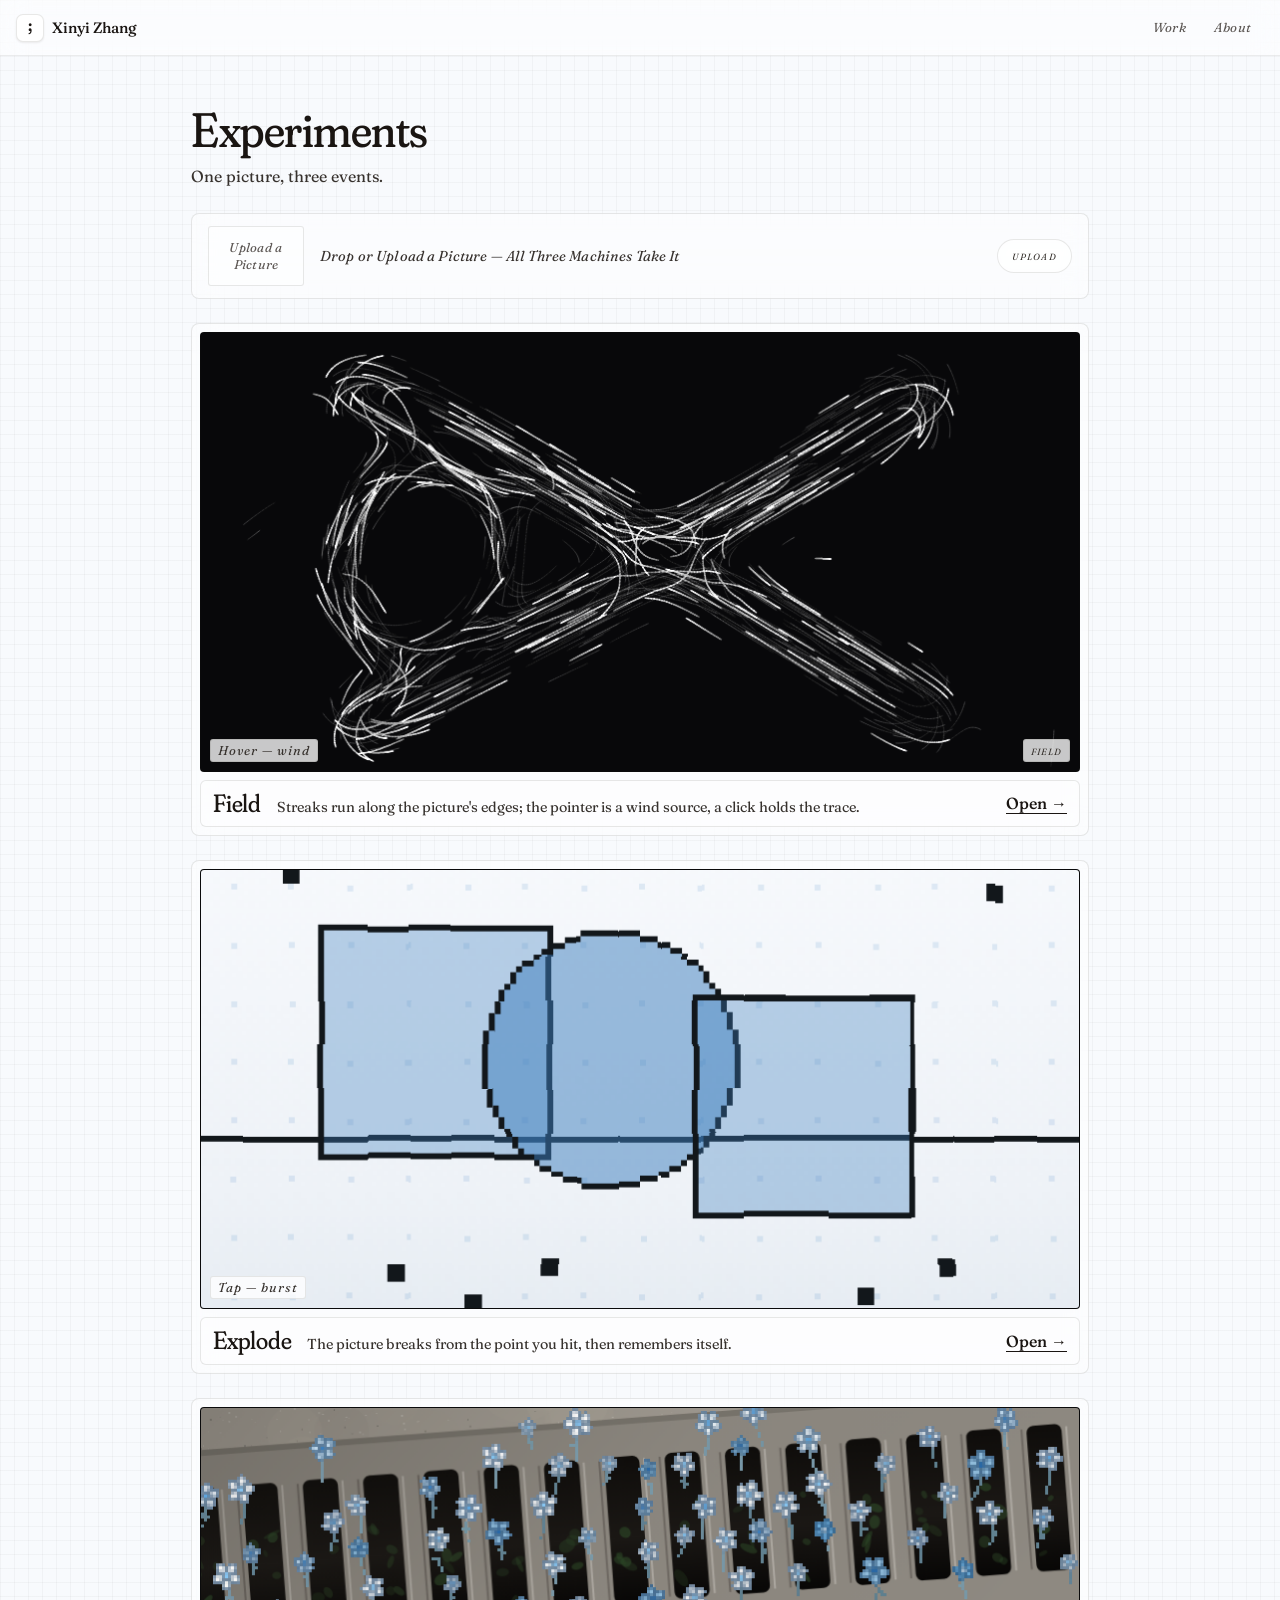
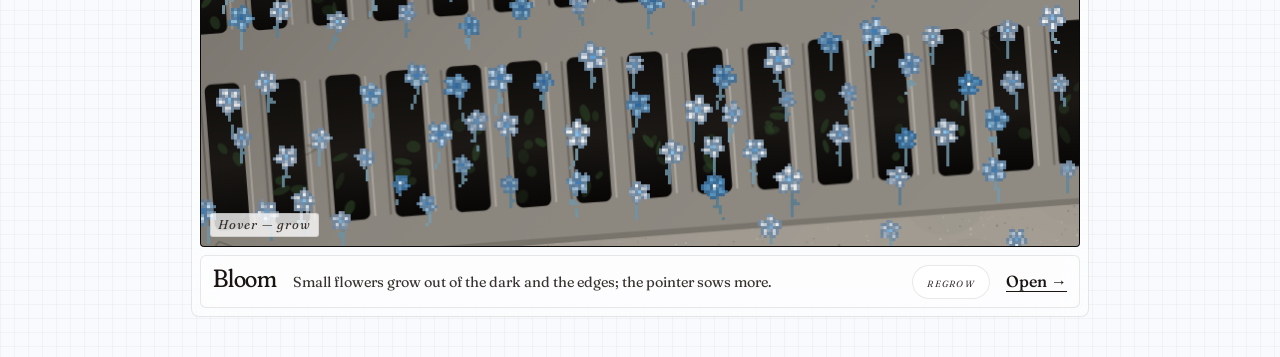
==== commit 9901a478: "White Noise Oasis as work 03 (rings miniature), stem with five buds; branch root deeper in the wall;" ====
--- a/lab/index.html
+++ b/lab/index.html
@@ -9,7 +9,7 @@
 <link rel="preconnect" href="https://fonts.googleapis.com">
 <link rel="preconnect" href="https://fonts.gstatic.com" crossorigin>
 <link href="https://fonts.googleapis.com/css2?family=Fraunces:ital,opsz,wght,SOFT,WONK@0,9..144,300..600,0..100,0..1;1,9..144,300..600,0..100,0..1&display=swap" rel="stylesheet">
-<link rel="stylesheet" href="../tokens.css?v=20260903c">
+<link rel="stylesheet" href="../tokens.css?v=20260903d">
 <style>
 *, *::before, *::after { box-sizing: border-box; margin: 0; padding: 0; }
 /* the site pointer: a 22x22 pixel arrow, ink on a 1 px near-white outline */
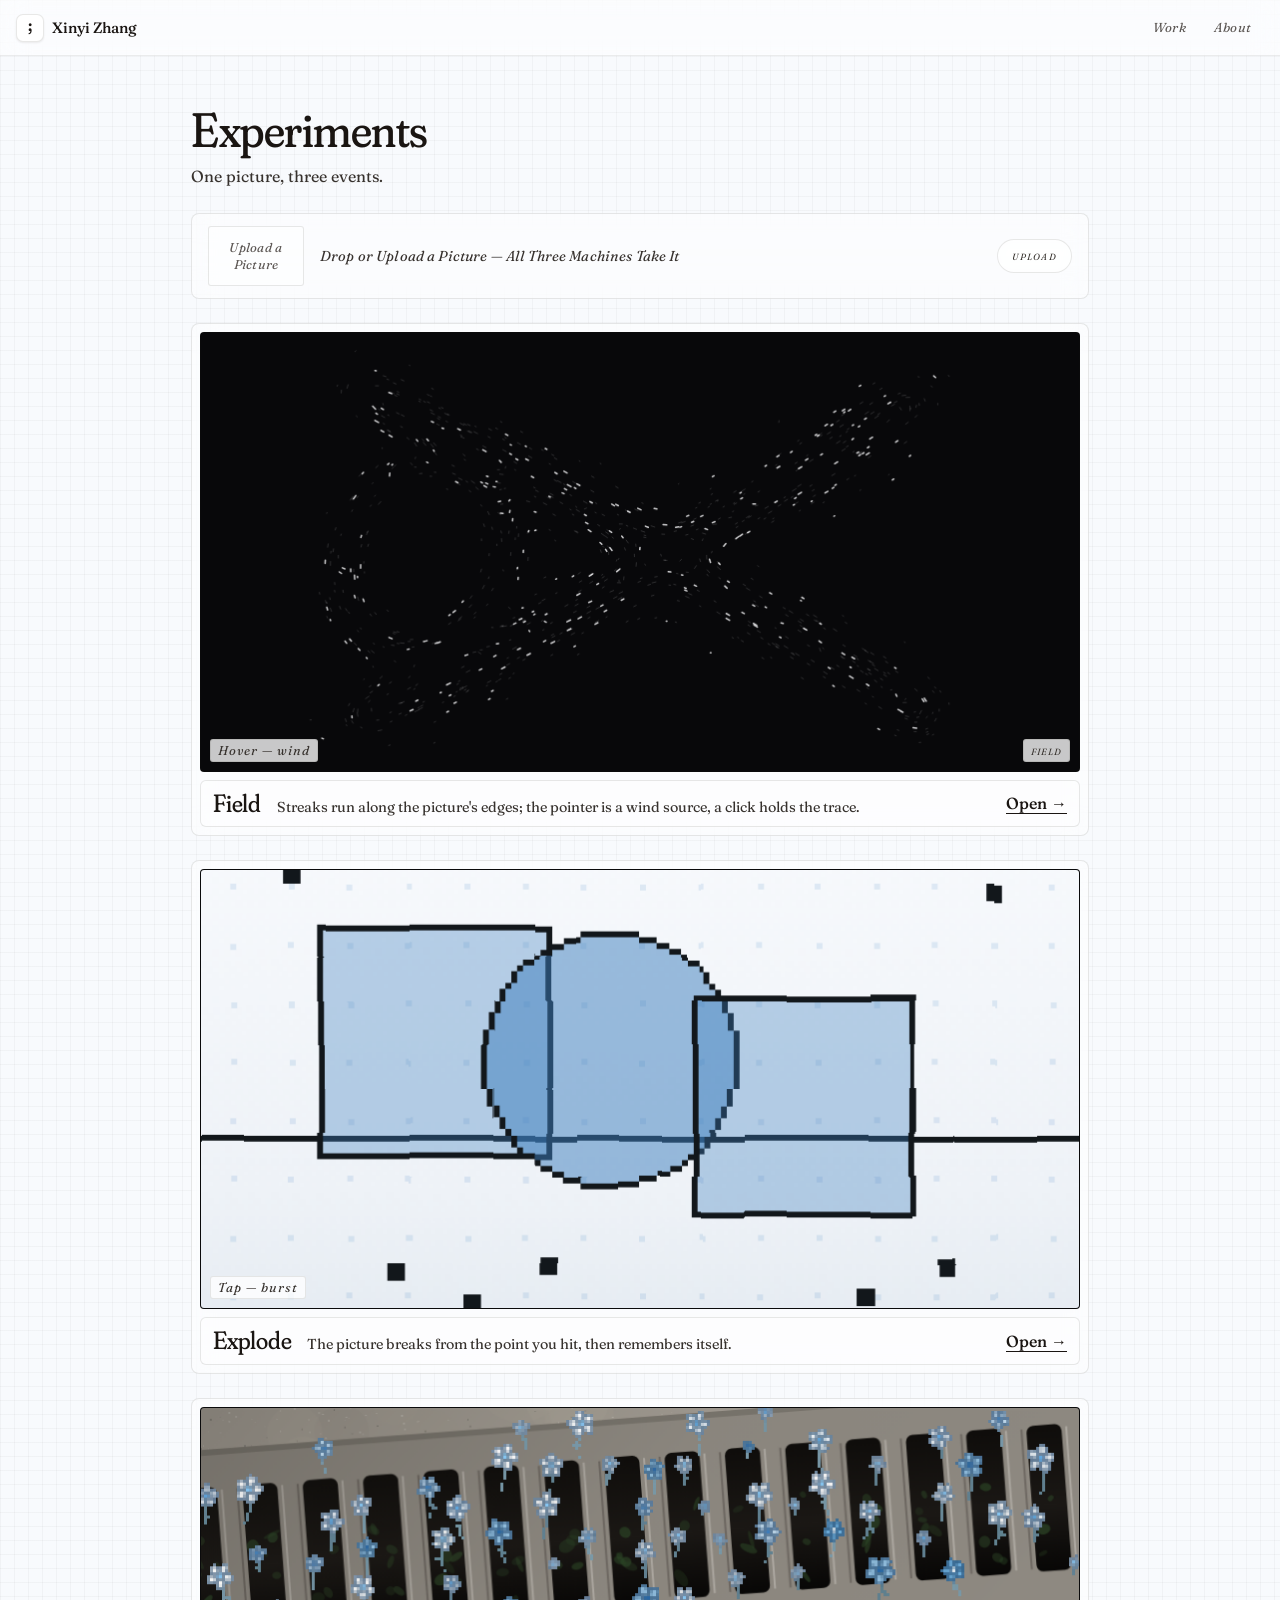
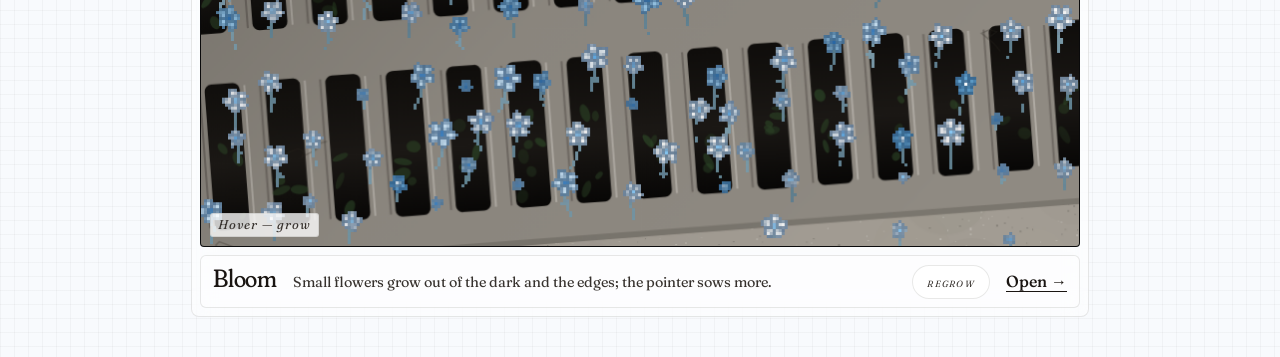
==== commit 12bccb72: "ExplorEdge as work 06: the case page (mark drawn live, backdrops taking turns, browse sheet), its im" ====
--- a/lab/index.html
+++ b/lab/index.html
@@ -9,7 +9,7 @@
 <link rel="preconnect" href="https://fonts.googleapis.com">
 <link rel="preconnect" href="https://fonts.gstatic.com" crossorigin>
 <link href="https://fonts.googleapis.com/css2?family=Fraunces:ital,opsz,wght,SOFT,WONK@0,9..144,300..600,0..100,0..1;1,9..144,300..600,0..100,0..1&display=swap" rel="stylesheet">
-<link rel="stylesheet" href="../tokens.css?v=20260903d">
+<link rel="stylesheet" href="../tokens.css?v=20260903e">
 <style>
 *, *::before, *::after { box-sizing: border-box; margin: 0; padding: 0; }
 /* the site pointer: a 22x22 pixel arrow, ink on a 1 px near-white outline */
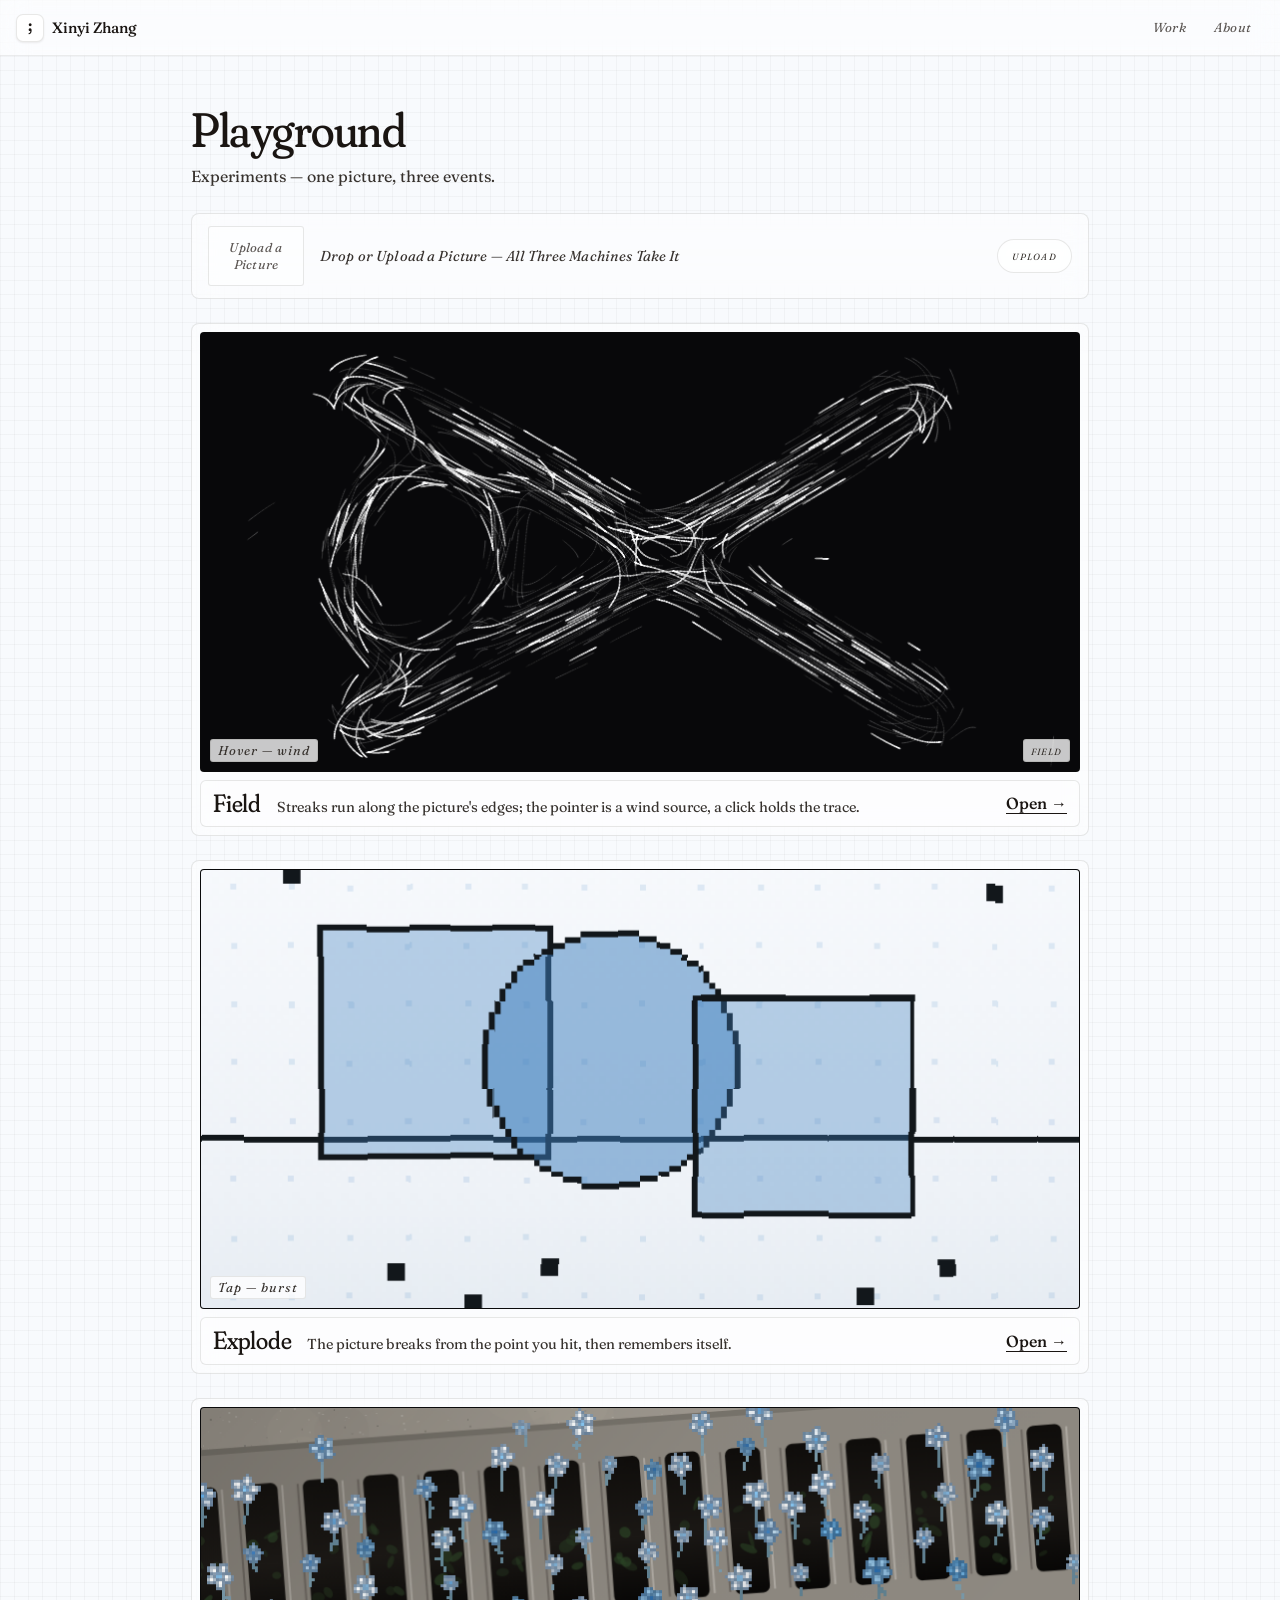
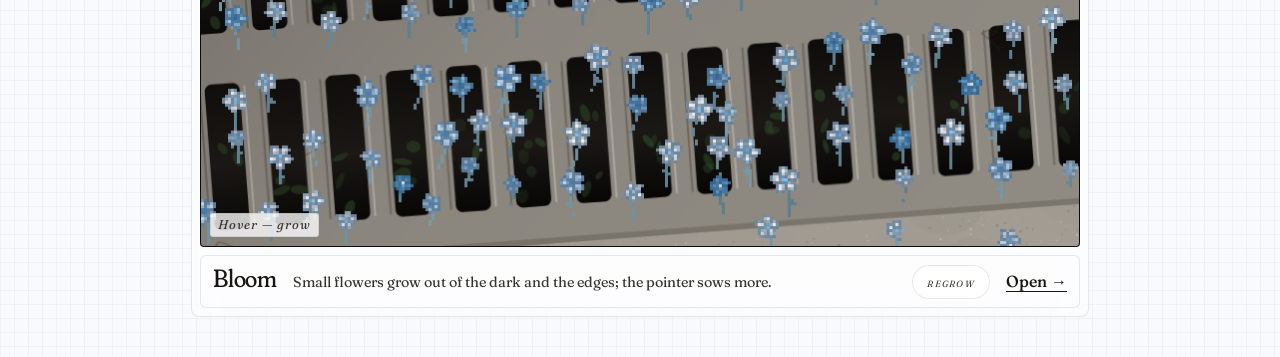
==== commit d9f1d96b: "Index as five works in one group: 03 ExplorEdge, 04 White Noise Oasis, 05 Tutor Oriel; Experiments m" ====
--- a/lab/index.html
+++ b/lab/index.html
@@ -3,13 +3,13 @@
 <head>
 <meta charset="utf-8">
 <meta name="viewport" content="width=device-width, initial-scale=1, viewport-fit=cover">
-<title>Experiments · Xinyi</title>
+<title>Playground · Xinyi</title>
 <meta name="description" content="One picture, three events. Field, Explode and Bloom run live on the same picture — drop your own, nothing leaves the browser.">
 <link rel="icon" href="data:image/svg+xml,<svg xmlns='http://www.w3.org/2000/svg' viewBox='0 0 64 64'><rect x='1.5' y='1.5' width='61' height='61' rx='14' fill='%23ffffff' stroke='%23dcdad6' stroke-width='2'/><text x='32' y='46' text-anchor='middle' font-family='Fraunces,Georgia,serif' font-size='44' font-weight='600' fill='%23241f1c'>;</text></svg>">
 <link rel="preconnect" href="https://fonts.googleapis.com">
 <link rel="preconnect" href="https://fonts.gstatic.com" crossorigin>
 <link href="https://fonts.googleapis.com/css2?family=Fraunces:ital,opsz,wght,SOFT,WONK@0,9..144,300..600,0..100,0..1;1,9..144,300..600,0..100,0..1&display=swap" rel="stylesheet">
-<link rel="stylesheet" href="../tokens.css?v=20260903e">
+<link rel="stylesheet" href="../tokens.css?v=20260903f">
 <style>
 *, *::before, *::after { box-sizing: border-box; margin: 0; padding: 0; }
 /* the site pointer: a 22x22 pixel arrow, ink on a 1 px near-white outline */
@@ -357,8 +357,8 @@
 
 <main class="lab">
   <header class="head">
-    <h1 class="head__title">Experiments</h1>
-    <p class="head__lead">One picture, three events.</p>
+    <h1 class="head__title">Playground</h1>
+    <p class="head__lead">Experiments — one picture, three events.</p>
   </header>
 
   <div class="bench">
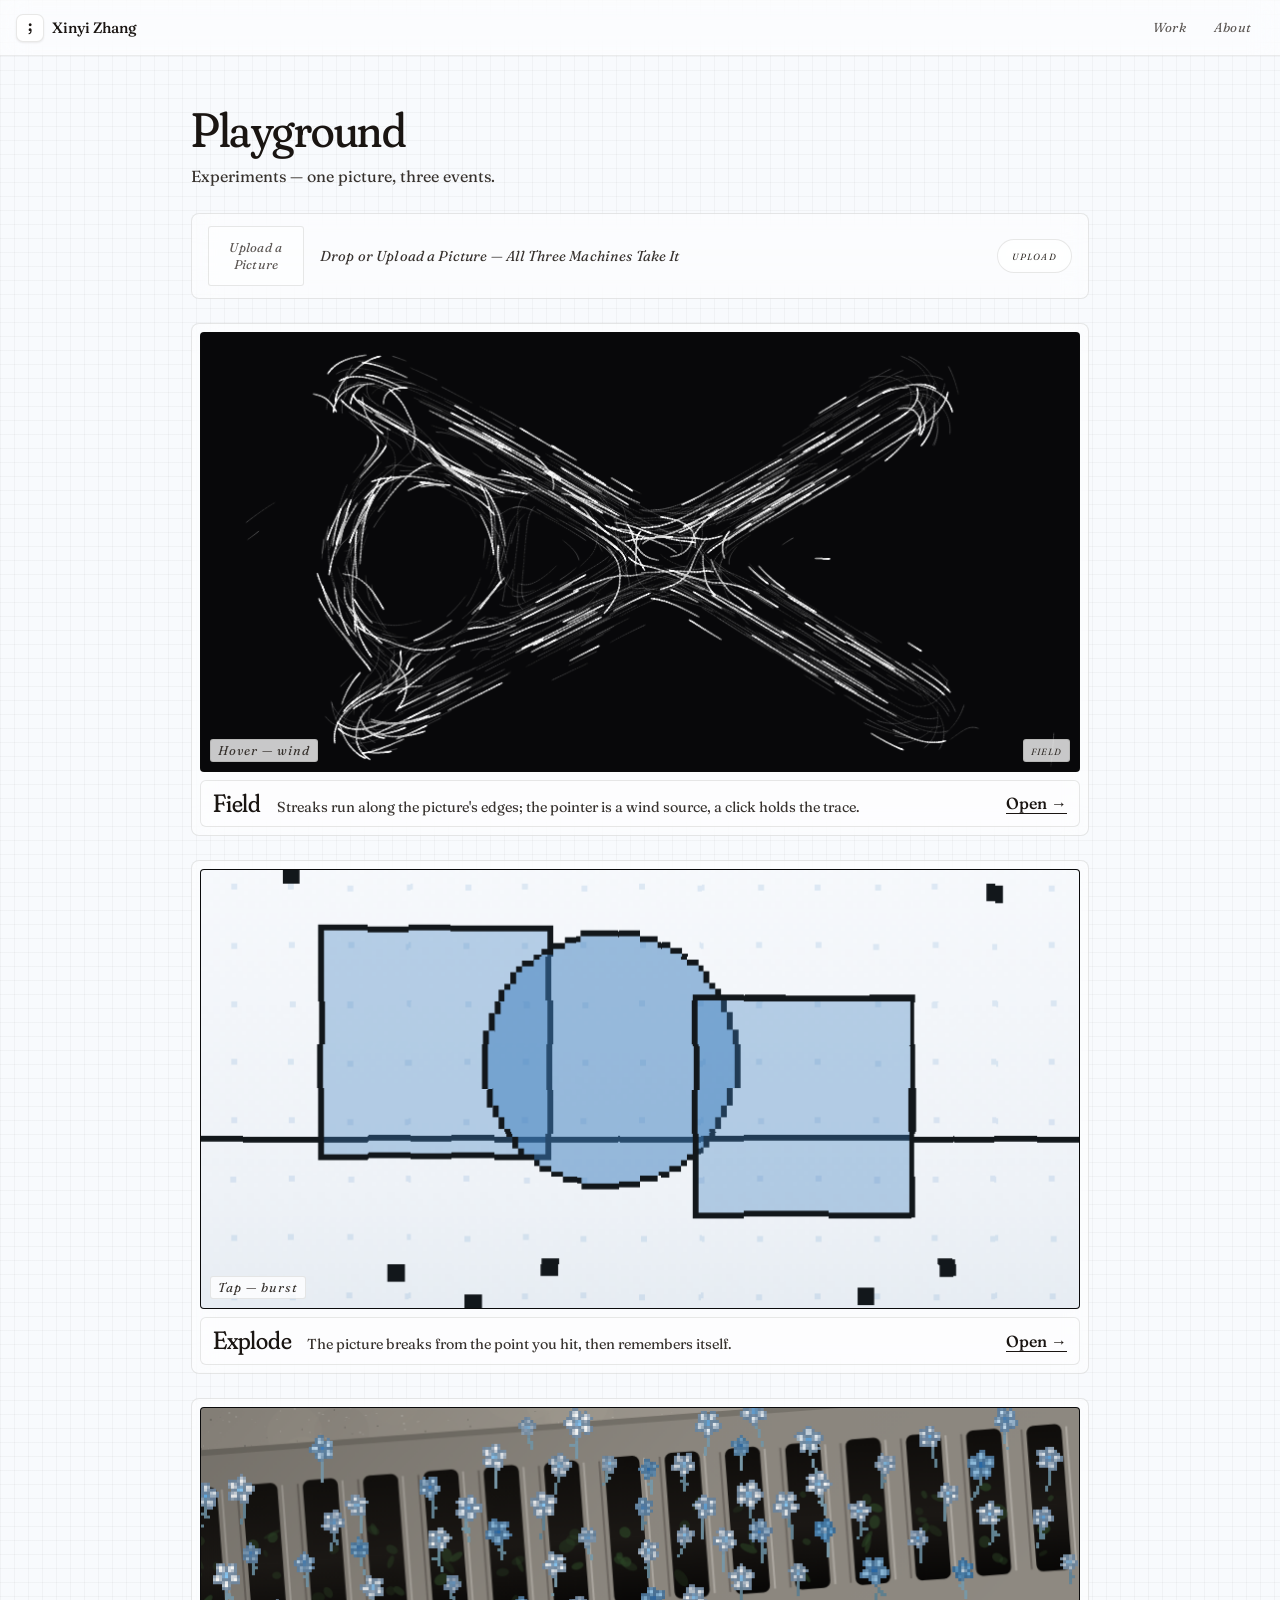
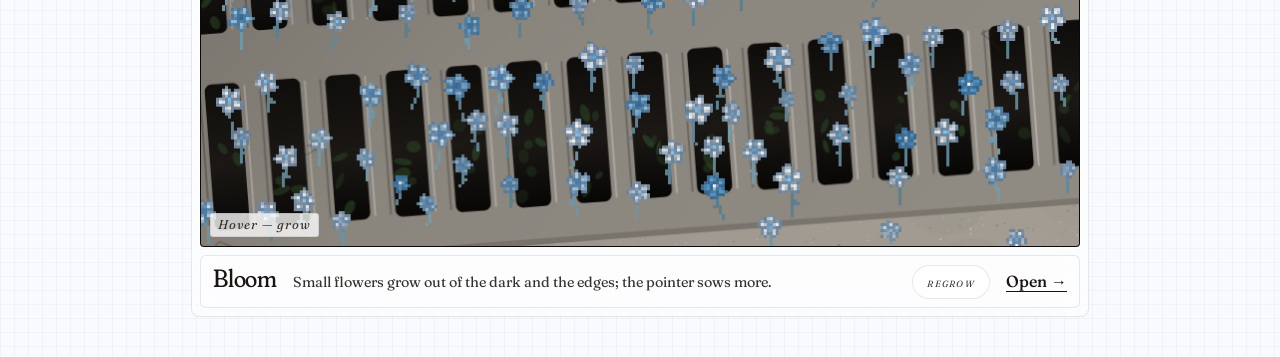
==== commit 0a76bf91: "Instacart as work 06: the case page (brief, research with the flow and three shoppers, wireframes, f" ====
--- a/lab/index.html
+++ b/lab/index.html
@@ -9,7 +9,7 @@
 <link rel="preconnect" href="https://fonts.googleapis.com">
 <link rel="preconnect" href="https://fonts.gstatic.com" crossorigin>
 <link href="https://fonts.googleapis.com/css2?family=Fraunces:ital,opsz,wght,SOFT,WONK@0,9..144,300..600,0..100,0..1;1,9..144,300..600,0..100,0..1&display=swap" rel="stylesheet">
-<link rel="stylesheet" href="../tokens.css?v=20260903f">
+<link rel="stylesheet" href="../tokens.css?v=20260903g">
 <style>
 *, *::before, *::after { box-sizing: border-box; margin: 0; padding: 0; }
 /* the site pointer: a 22x22 pixel arrow, ink on a 1 px near-white outline */
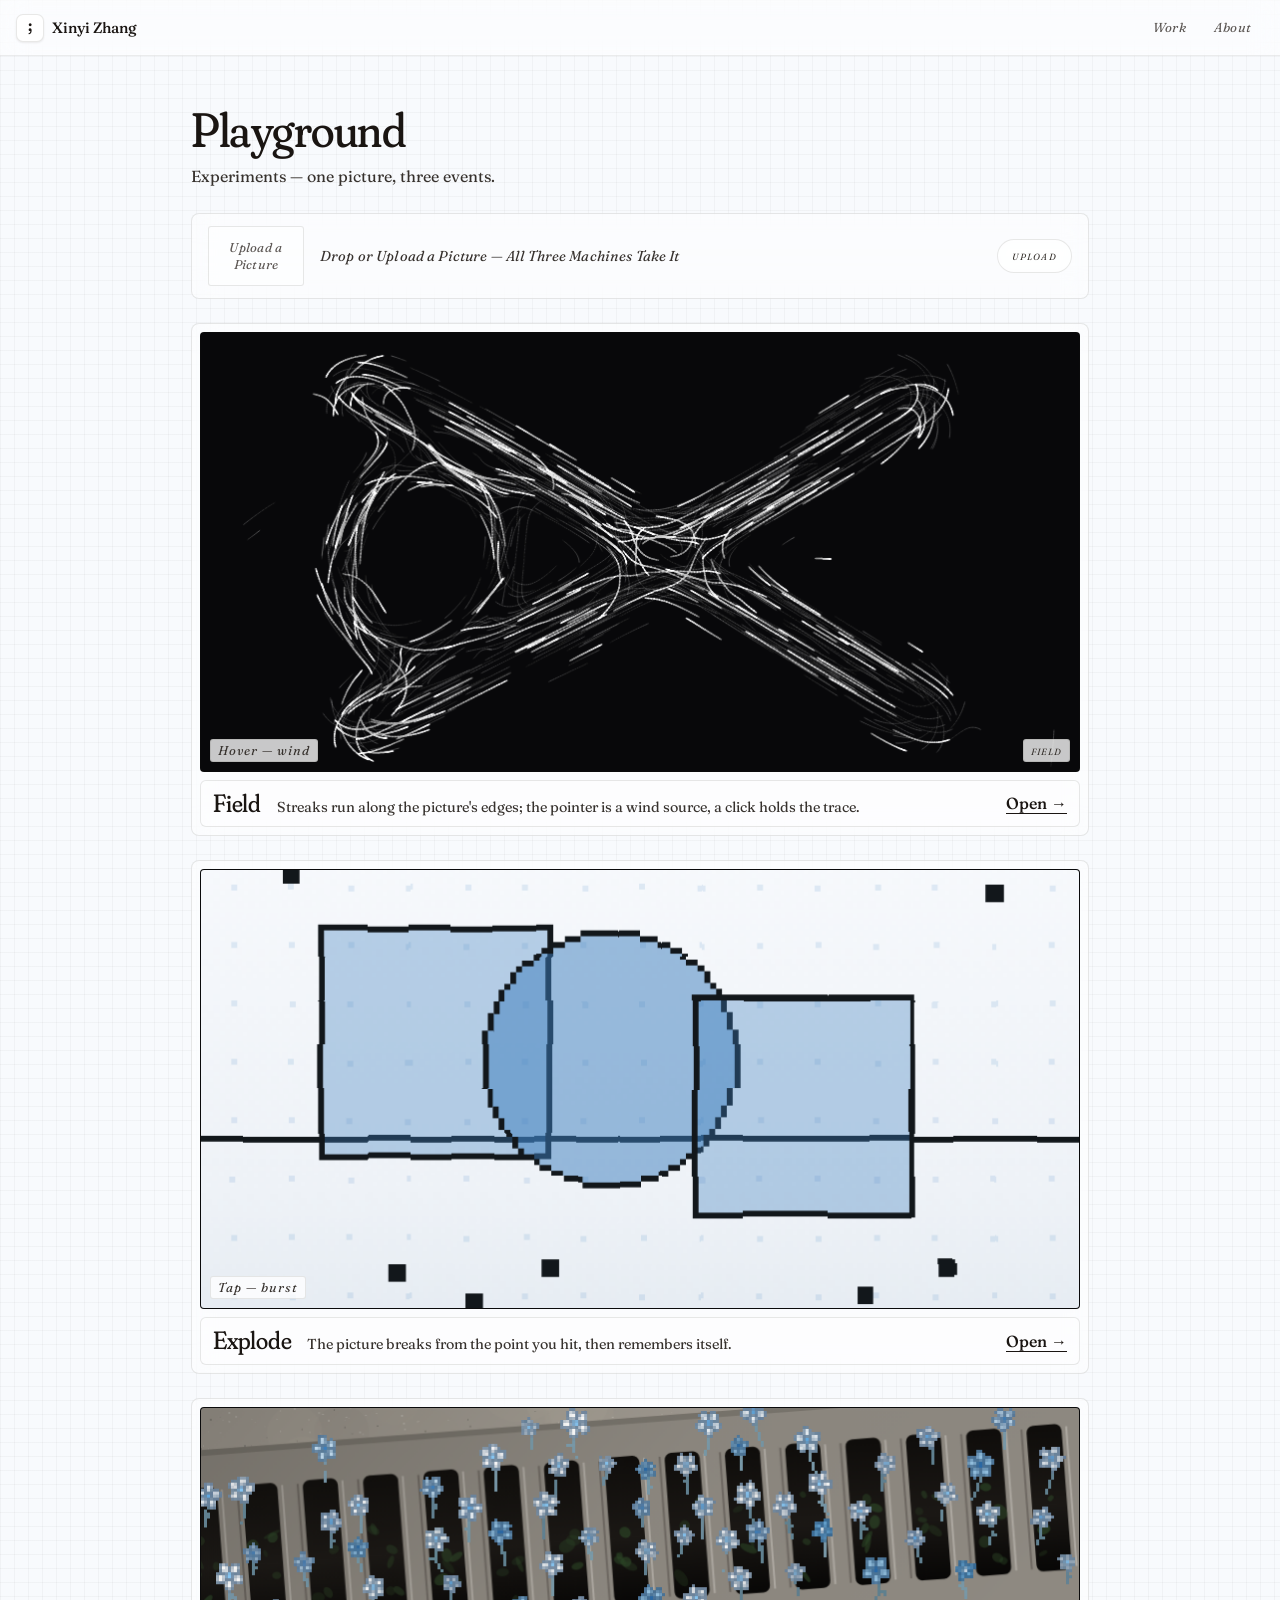
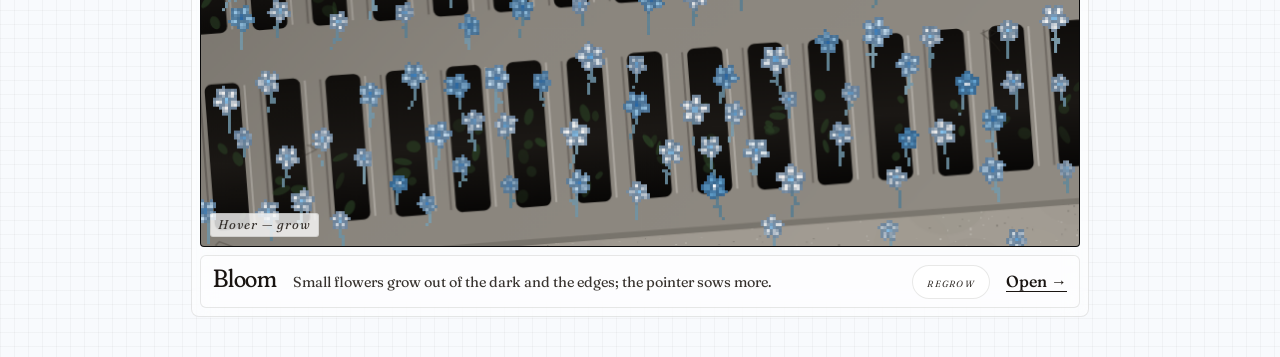
==== commit bae3754d: "The three cases open on a stage: the film as wide as the case (ExplorEdge's landing, Tutor Oriel's p" ====
--- a/lab/index.html
+++ b/lab/index.html
@@ -9,7 +9,7 @@
 <link rel="preconnect" href="https://fonts.googleapis.com">
 <link rel="preconnect" href="https://fonts.gstatic.com" crossorigin>
 <link href="https://fonts.googleapis.com/css2?family=Fraunces:ital,opsz,wght,SOFT,WONK@0,9..144,300..600,0..100,0..1;1,9..144,300..600,0..100,0..1&display=swap" rel="stylesheet">
-<link rel="stylesheet" href="../tokens.css?v=20260903g">
+<link rel="stylesheet" href="../tokens.css?v=20260903i">
 <style>
 *, *::before, *::after { box-sizing: border-box; margin: 0; padding: 0; }
 /* the site pointer: a 22x22 pixel arrow, ink on a 1 px near-white outline */
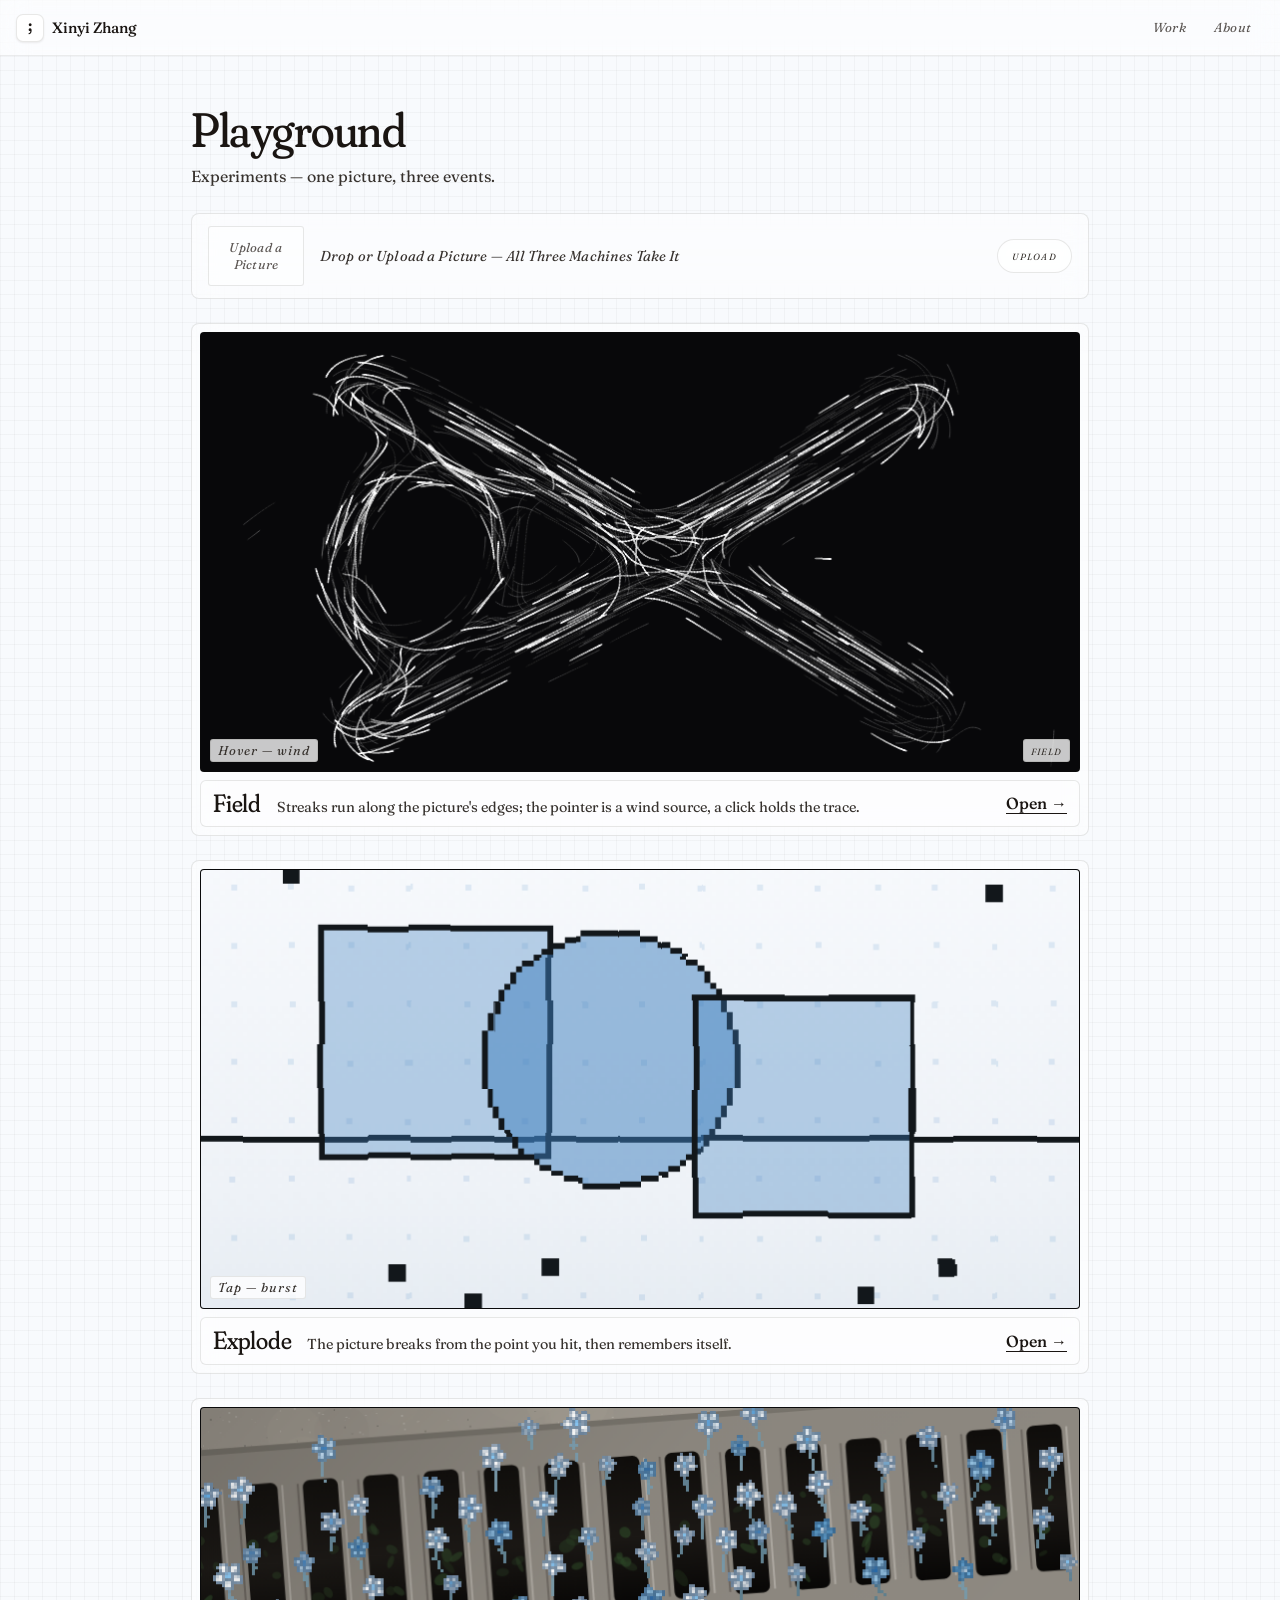
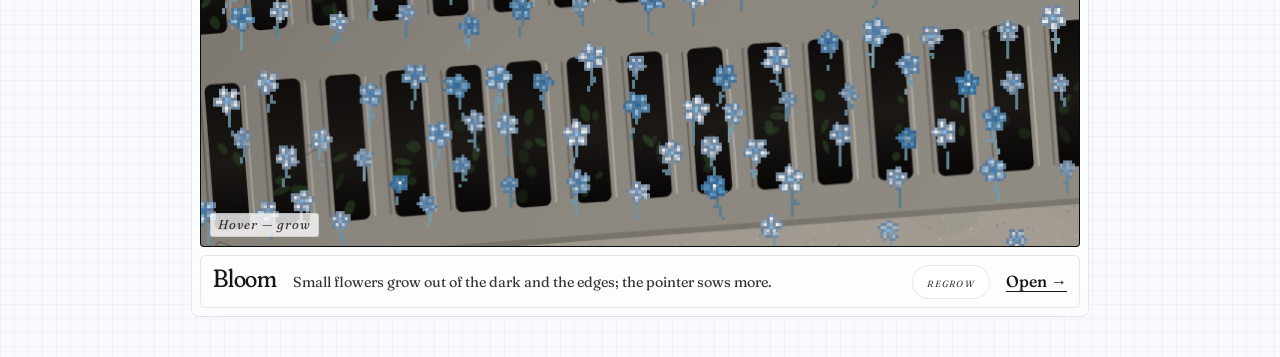
==== commit 5cdef9c6: "Tutor Oriel tidied: the lo-fi sheet on white, the two process sheets at their own proportions, colou" ====
--- a/lab/index.html
+++ b/lab/index.html
@@ -9,7 +9,7 @@
 <link rel="preconnect" href="https://fonts.googleapis.com">
 <link rel="preconnect" href="https://fonts.gstatic.com" crossorigin>
 <link href="https://fonts.googleapis.com/css2?family=Fraunces:ital,opsz,wght,SOFT,WONK@0,9..144,300..600,0..100,0..1;1,9..144,300..600,0..100,0..1&display=swap" rel="stylesheet">
-<link rel="stylesheet" href="../tokens.css?v=20260903i">
+<link rel="stylesheet" href="../tokens.css?v=20260903j">
 <style>
 *, *::before, *::after { box-sizing: border-box; margin: 0; padding: 0; }
 /* the site pointer: a 22x22 pixel arrow, ink on a 1 px near-white outline */
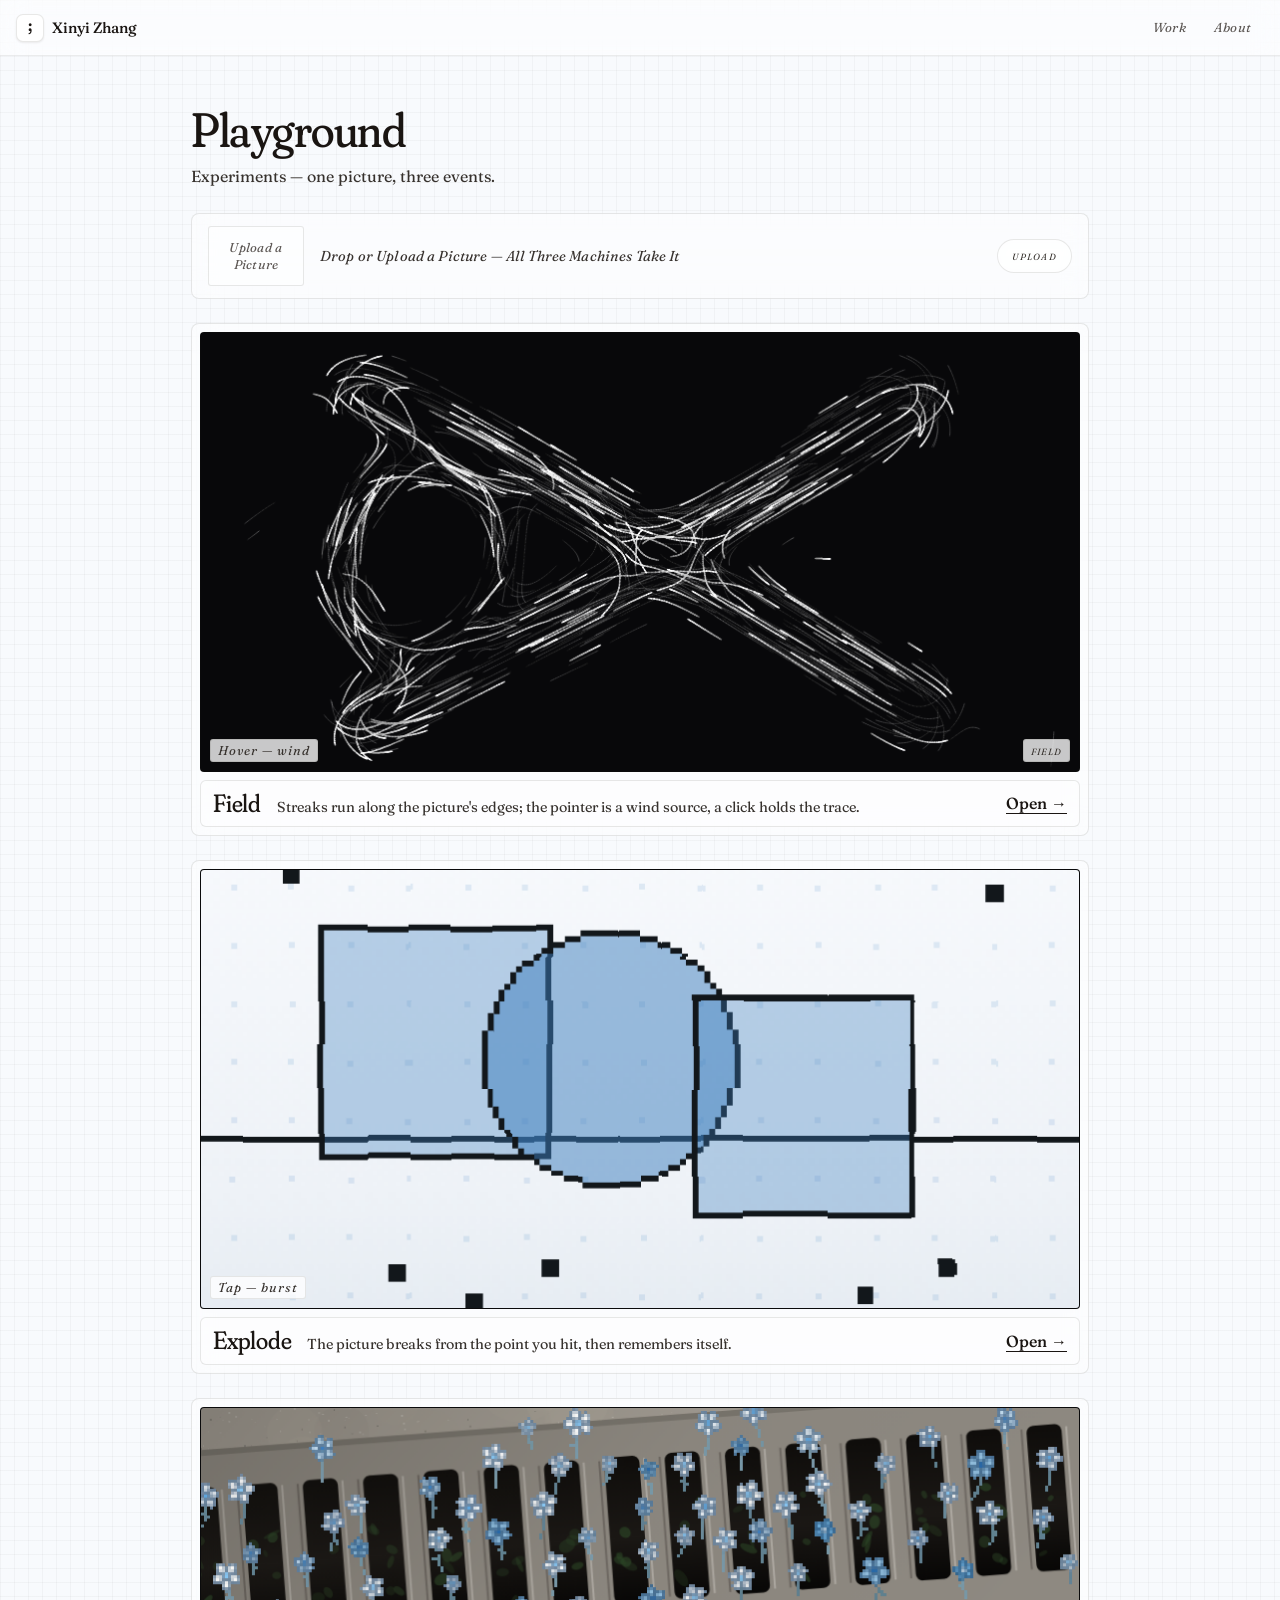
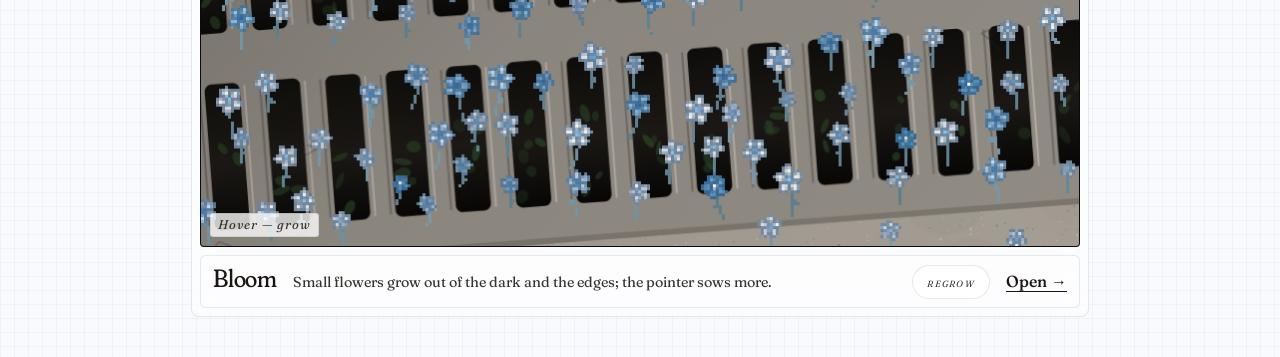
==== commit 37645a04: "Every card is a link: a click on the plate goes where its CTA goes (the film's play button keeps its" ====
--- a/lab/index.html
+++ b/lab/index.html
@@ -9,7 +9,7 @@
 <link rel="preconnect" href="https://fonts.googleapis.com">
 <link rel="preconnect" href="https://fonts.gstatic.com" crossorigin>
 <link href="https://fonts.googleapis.com/css2?family=Fraunces:ital,opsz,wght,SOFT,WONK@0,9..144,300..600,0..100,0..1;1,9..144,300..600,0..100,0..1&display=swap" rel="stylesheet">
-<link rel="stylesheet" href="../tokens.css?v=20260903j">
+<link rel="stylesheet" href="../tokens.css?v=20260903k">
 <style>
 *, *::before, *::after { box-sizing: border-box; margin: 0; padding: 0; }
 /* the site pointer: a 22x22 pixel arrow, ink on a 1 px near-white outline */
